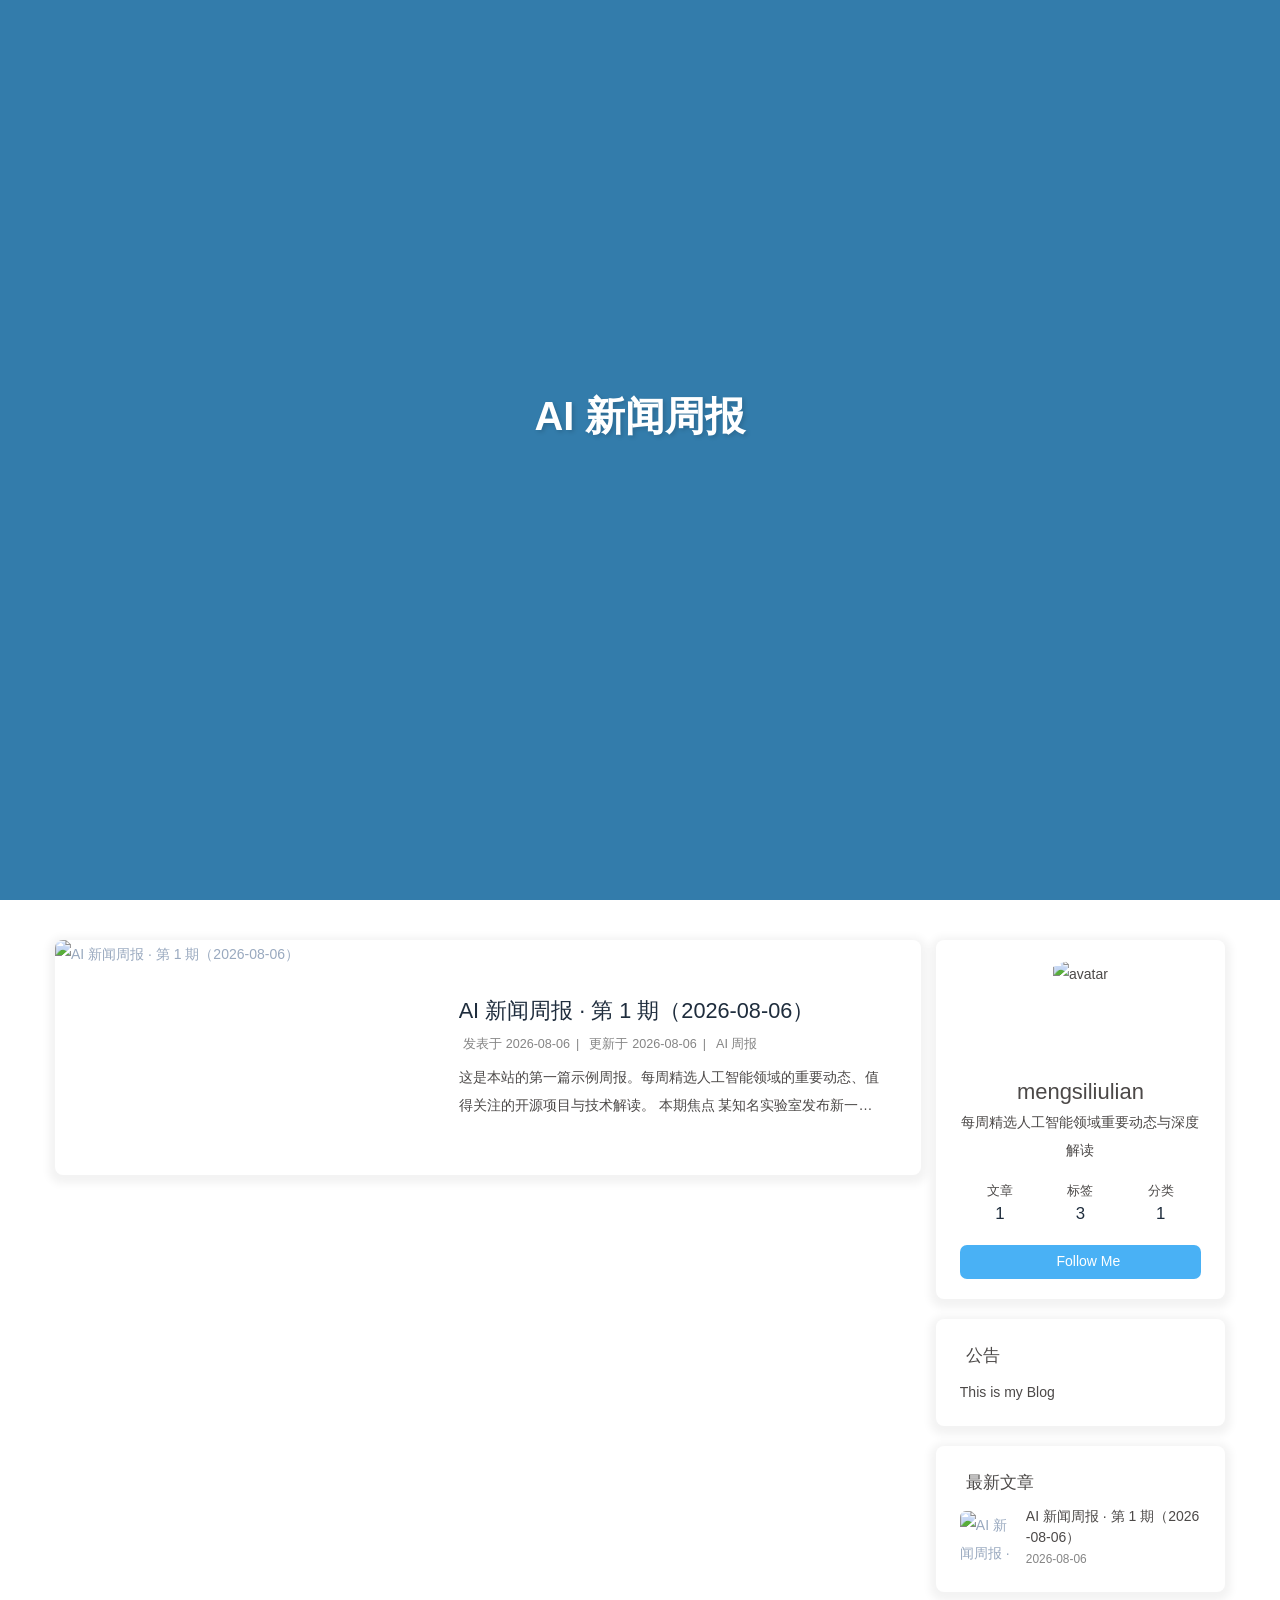
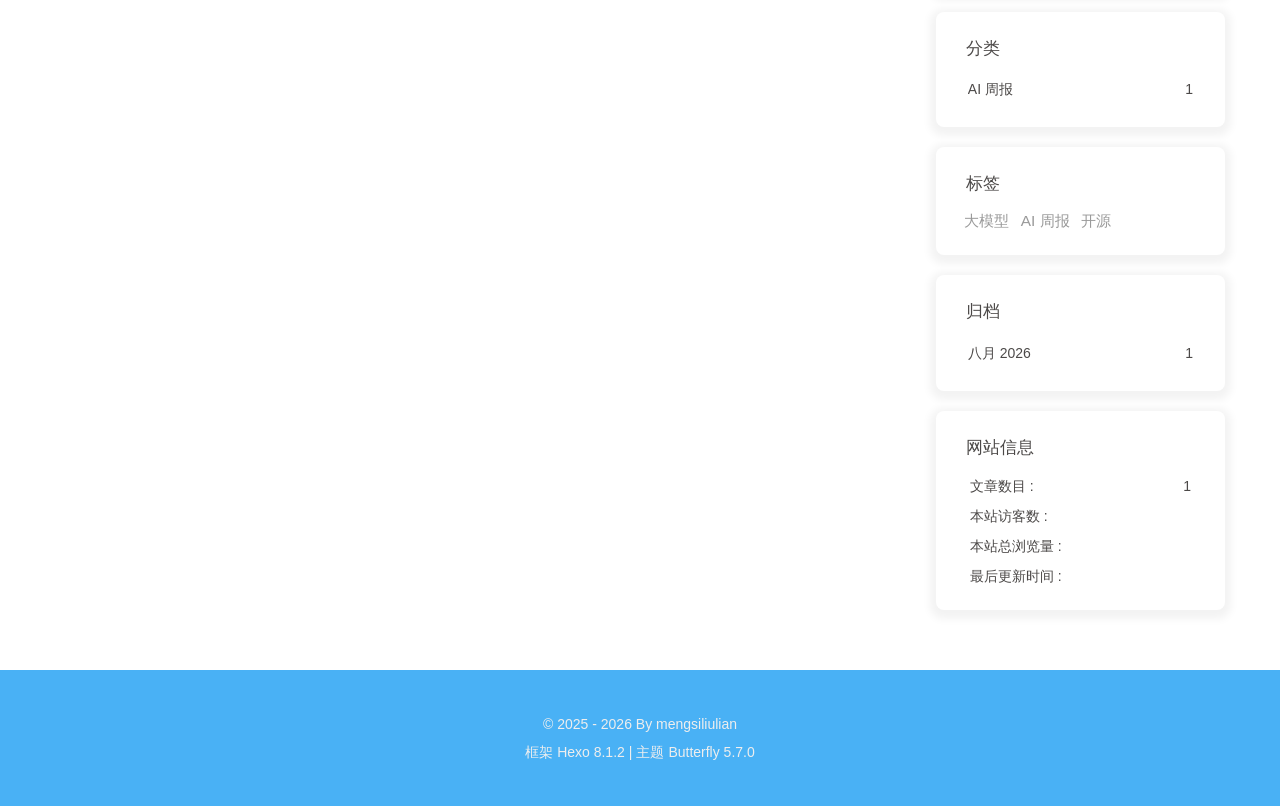
==== index.html @ 632a8c6e "Site updated: 2026-08-06 00:59:35" ====
<!DOCTYPE html><html lang="zh-CN" data-theme="light"><head><meta charset="UTF-8"><meta http-equiv="X-UA-Compatible" content="IE=edge"><meta name="viewport" content="width=device-width, initial-scale=1.0,viewport-fit=cover"><title>AI 新闻周报</title><meta name="author" content="mengsiliulian"><meta name="copyright" content="mengsiliulian"><meta name="format-detection" content="telephone=no"><meta name="theme-color" content="#ffffff"><meta name="description" content="每周精选人工智能领域重要动态与深度解读">
<meta property="og:type" content="website">
<meta property="og:title" content="AI 新闻周报">
<meta property="og:url" content="https://mengsiliulian.github.io/index.html">
<meta property="og:site_name" content="AI 新闻周报">
<meta property="og:description" content="每周精选人工智能领域重要动态与深度解读">
<meta property="og:locale" content="zh_CN">
<meta property="og:image" content="https://mengsiliulian.github.io/img/butterfly-icon.png">
<meta property="article:author" content="mengsiliulian">
<meta property="article:tag" content="AI, 人工智能, 新闻周报, 机器学习, 大模型">
<meta name="twitter:card" content="summary">
<meta name="twitter:image" content="https://mengsiliulian.github.io/img/butterfly-icon.png"><script type="application/ld+json">{
  "@context": "https://schema.org",
  "@type": "WebSite",
  "name": "AI 新闻周报",
  "alternateName": [
    "mengsiliulian.github.io"
  ],
  "url": "https://mengsiliulian.github.io/"
}</script><link rel="shortcut icon" href="/%5Bobject%20Object%5D"><link rel="canonical" href="https://mengsiliulian.github.io/index.html"><link rel="preconnect" href="//cdn.jsdelivr.net"/><link rel="preconnect" href="//busuanzi.ibruce.info"/><link rel="stylesheet" href="/css/index.css?v=5.7.0"><link rel="stylesheet" href="https://cdn.jsdelivr.net/npm/@fortawesome/fontawesome-free@7.3.1/css/all.min.css"><script>
    (() => {
      
    const saveToLocal = {
      set: (key, value, ttl) => {
        const data = { value }

        if (ttl != null) {
          data.expiry = Date.now() + ttl * 86400000
        }

        localStorage.setItem(key, JSON.stringify(data))
      },
      get: key => {
        const itemStr = localStorage.getItem(key)
        if (!itemStr) return

        try {
          const data = JSON.parse(itemStr)

          if (data.expiry && Date.now() > data.expiry) {
            localStorage.removeItem(key)
            return
          }

          return data.value
        } catch {
          localStorage.removeItem(key)
        }
      }
    }

    const scriptCache = new Map()
    const cssCache = new Map()
    window.btf = {
      saveToLocal,
      getScript: (url, attr = {}) => {
        if (scriptCache.has(url)) {
          return scriptCache.get(url)
        }

        const promise = new Promise((resolve, reject) => {
          const script = document.createElement('script')

          script.src = url
          script.async = true

          for (const key in attr) {
            script.setAttribute(key, attr[key])
          }

          script.onload = resolve
          script.onerror = reject

          document.head.appendChild(script)
        })

        scriptCache.set(url, promise)

        return promise
      },
      getCSS: (url, id) => {
        if (cssCache.has(url)) {
          return cssCache.get(url)
        }

        const promise = new Promise((resolve, reject) => {
          const link = document.createElement('link')

          link.rel = 'stylesheet'
          link.href = url

          if (id) {
            link.id = id
          }

          link.onload = resolve
          link.onerror = reject

          document.head.appendChild(link)
        })

        cssCache.set(url, promise)

        return promise
      },
      addGlobalFn: (key, fn, name = false, parent = window) => {
        if (!false && key.startsWith('pjax')) return
        const globalFn = parent.globalFn || {}
        globalFn[key] = globalFn[key] || {}
        globalFn[key][name || Object.keys(globalFn[key]).length] = fn
        parent.globalFn = globalFn
      }
    }
  
      
      const metaThemeColor = document.querySelector('meta[name="theme-color"]')
      const activateDarkMode = () => {
        document.documentElement.dataset.theme = 'dark'
        if (metaThemeColor !== null) {
          metaThemeColor.setAttribute('content', '#0d0d0d')
        }
      }
      const activateLightMode = () => {
        document.documentElement.dataset.theme = 'light'
        if (metaThemeColor !== null) {
          metaThemeColor.setAttribute('content', '#ffffff')
        }
      }

      btf.activateDarkMode = activateDarkMode
      btf.activateLightMode = activateLightMode

      const theme = saveToLocal.get('theme')
    
          theme === 'dark' ? activateDarkMode() : theme === 'light' ? activateLightMode() : null
        
      
      const asideStatus = saveToLocal.get('aside-status')
      if (asideStatus !== undefined) {
        document.documentElement.classList.toggle('hide-aside', asideStatus === 'hide')
      }
    
      
    const detectApple = () => {
      if (/iPad|iPhone|iPod|Macintosh/.test(navigator.userAgent)) {
        document.documentElement.classList.add('apple')
      }
    }
    detectApple()
  
    })()
  </script><script>const GLOBAL_CONFIG = {
  root: '/',
  algolia: undefined,
  localSearch: {"path":"/search.xml","preload":true,"top_n_per_article":1,"unescape":false,"pagination":{"enable":false,"hitsPerPage":8},"languages":{"hits_empty":"未找到符合您查询的内容：${query}","hits_stats":"共找到 ${hits} 篇文章"}},
  translate: undefined,
  highlight: {"plugin":"highlight.js","highlightCopy":true,"highlightLang":true,"highlightHeightLimit":false,"highlightFullpage":false,"highlightMacStyle":false},
  copy: {
    success: '复制成功',
    error: '复制失败',
    noSupport: '浏览器不支持'
  },
  relativeDate: {
    homepage: false,
    post: false
  },
  runtime: '',
  dateSuffix: {
    just: '刚刚',
    min: '分钟前',
    hour: '小时前',
    day: '天前',
    month: '个月前'
  },
  copyright: undefined,
  lightbox: 'null',
  Snackbar: undefined,
  infinitegrid: {
    js: 'https://cdn.jsdelivr.net/npm/@egjs/infinitegrid@4.13.0/dist/infinitegrid.min.js',
    buttonText: '加载更多'
  },
  isPhotoFigcaption: false,
  islazyloadPlugin: false,
  isAnchor: false,
  percent: {
    toc: true,
    rightside: false,
  },
  autoDarkmode: false
}</script><script id="config-diff">var GLOBAL_CONFIG_SITE = {
  title: 'AI 新闻周报',
  isHighlightShrink: false,
  isToc: false,
  pageType: 'home'
}</script><meta name="generator" content="Hexo 8.1.2"></head><body><div class="page" id="body-wrap"><header class="full_page" id="page-header"><nav id="nav"><span id="blog-info"><a class="nav-site-title" href="/"><img class="site-icon" src="/%5Bobject%20Object%5D" alt="Logo"><span class="site-name">AI 新闻周报</span></a></span><div id="menus"><div id="search-button"><span class="site-page social-icon search"><i class="fas fa-search fa-fw"></i><span> 搜索</span></span></div></div></nav><div id="site-info"><h1 id="site-title">AI 新闻周报</h1></div><div id="scroll-down"><i class="fas fa-angle-down scroll-down-effects"></i></div></header><main class="layout" id="content-inner"><div class="recent-posts nc" id="recent-posts"><div class="recent-post-items"><div class="recent-post-item"><div class="post_cover left"><a href="/2026/08/06/ai-weekly-2026-08-06/" title="AI 新闻周报 · 第 1 期（2026-08-06）"><img class="post-bg" src="https://images.unsplash.com/photo-1677442136019-21780ecad995?q=80&amp;w=1200&amp;auto=format&amp;fit=crop" onerror="this.onerror=null;this.src='/img/404.jpg'" alt="AI 新闻周报 · 第 1 期（2026-08-06）"></a></div><div class="recent-post-info"><a class="article-title" href="/2026/08/06/ai-weekly-2026-08-06/" title="AI 新闻周报 · 第 1 期（2026-08-06）">AI 新闻周报 · 第 1 期（2026-08-06）</a><div class="article-meta-wrap"><span class="post-meta-date"><i class="far fa-calendar-alt"></i><span class="article-meta-label">发表于</span><time class="post-meta-date-created" datetime="2026-08-05T16:55:00.000Z" title="发表于 2026-08-06 00:55:00">2026-08-06</time><span class="article-meta-separator">|</span><i class="fas fa-history"></i><span class="article-meta-label">更新于</span><time class="post-meta-date-updated" datetime="2026-08-05T16:54:51.153Z" title="更新于 2026-08-06 00:54:51">2026-08-06</time></span><span class="article-meta"><span class="article-meta-separator">|</span><i class="fas fa-inbox"></i><a class="article-meta__categories" href="/categories/AI-%E5%91%A8%E6%8A%A5/">AI 周报</a></span></div><div class="content"> 这是本站的第一篇示例周报。每周精选人工智能领域的重要动态、值得关注的开源项目与技术解读。  本期焦点 某知名实验室发布新一代多模态大模型，数学推理与代码能力大幅提升 社区开源了可本地部署的轻量级推理框架，消费级显卡即可运行 多家机构呼吁制定 AI 数据使用的透明化标准  新闻速览📰 产业动态 新模型发布：本周某头部厂商开源了参数量达数百亿的 MoE 模型，推理成本显著下降，开发者可在无 GPU 云实例上运行。 融资与并购：多家 AI 应用层创业公司完成新一轮融资，聚焦垂直行业的智能体（Agent）落地。 政策监管：欧盟与国内监管机构就生成式 AI 的内容标识要求展开新一轮讨论。  🔧 值得关注的开源项目   项目 说明    awesome-ai-agents 汇总各类智能体框架与实践案例，适合入门参考   local-llm-toolkit 一键部署本地大模型的多合一工具集   evaluate-mate 面向 RAG 场景的自动化评测脚本，支持主流向量库   🧠 技术解读本周社区热议的焦点是 检索增强生成（RAG）的工程化落地。与其追逐更大的基础模型，不少团队开始转向...</div></div></div></div></div><div class="aside-content" id="aside-content"><div class="card-widget card-info text-center"><div class="avatar-img"><img src="/img/butterfly-icon.png" onerror="this.onerror=null;this.src='/img/friend_404.gif'" alt="avatar"/></div><div class="author-info-name">mengsiliulian</div><div class="author-info-description">每周精选人工智能领域重要动态与深度解读</div><div class="site-data"><a href="/archives/"><div class="headline">文章</div><div class="length-num">1</div></a><a href="/tags/"><div class="headline">标签</div><div class="length-num">3</div></a><a href="/categories/"><div class="headline">分类</div><div class="length-num">1</div></a></div><a id="card-info-btn" target="_blank" rel="noopener" href="https://github.com/xxxxxx"><i class="fab fa-github"></i><span>Follow Me</span></a></div><div class="card-widget card-announcement"><div class="item-headline"><i class="fas fa-bullhorn fa-shake"></i><span>公告</span></div><div class="announcement_content">This is my Blog</div></div><div class="sticky_layout"><div class="card-widget card-recent-post"><div class="item-headline"><i class="fas fa-history"></i><span>最新文章</span></div><div class="aside-list"><div class="aside-list-item"><a class="thumbnail" href="/2026/08/06/ai-weekly-2026-08-06/" title="AI 新闻周报 · 第 1 期（2026-08-06）"><img src="https://images.unsplash.com/photo-1677442136019-21780ecad995?q=80&amp;w=1200&amp;auto=format&amp;fit=crop" onerror="this.onerror=null;this.src='/img/404.jpg'" alt="AI 新闻周报 · 第 1 期（2026-08-06）"/></a><div class="content"><a class="title" href="/2026/08/06/ai-weekly-2026-08-06/" title="AI 新闻周报 · 第 1 期（2026-08-06）">AI 新闻周报 · 第 1 期（2026-08-06）</a><time datetime="2026-08-05T16:55:00.000Z" title="发表于 2026-08-06 00:55:00">2026-08-06</time></div></div></div></div><div class="card-widget card-categories"><div class="item-headline"><i class="fas fa-folder-open"></i><span>分类</span></div>
          <ul class="card-category-list" id="aside-cat-list">
            <li class="card-category-list-item "><a class="card-category-list-link" href="/categories/AI-%E5%91%A8%E6%8A%A5/"><span class="card-category-list-name">AI 周报</span><span class="card-category-list-count">1</span></a></li>
          </ul></div><div class="card-widget card-tags"><div class="item-headline"><i class="fas fa-tags"></i><span>标签</span></div><div class="card-tag-cloud"><a href="/tags/%E5%A4%A7%E6%A8%A1%E5%9E%8B/" style="font-size: 1.1em; color: #999">大模型</a> <a href="/tags/AI-%E5%91%A8%E6%8A%A5/" style="font-size: 1.1em; color: #999">AI 周报</a> <a href="/tags/%E5%BC%80%E6%BA%90/" style="font-size: 1.1em; color: #999">开源</a></div></div><div class="card-widget card-archives">
    <div class="item-headline"><i class="fas fa-archive"></i><span>归档</span></div>
  
    <ul class="card-archive-list">
      
        <li class="card-archive-list-item">
          <a class="card-archive-list-link" href="/archives/2026/08/">
            <span class="card-archive-list-date">
              八月 2026
            </span>
            <span class="card-archive-list-count">1</span>
          </a>
        </li>
      
    </ul>
  </div><div class="card-widget card-webinfo"><div class="item-headline"><i class="fas fa-chart-line"></i><span>网站信息</span></div><div class="webinfo"><div class="webinfo-item"><div class="item-name">文章数目 :</div><div class="item-count">1</div></div><div class="webinfo-item"><div class="item-name">本站访客数 :</div><div class="item-count" id="busuanzi_value_site_uv"><i class="fa-solid fa-spinner fa-spin"></i></div></div><div class="webinfo-item"><div class="item-name">本站总浏览量 :</div><div class="item-count" id="busuanzi_value_site_pv"><i class="fa-solid fa-spinner fa-spin"></i></div></div><div class="webinfo-item"><div class="item-name">最后更新时间 :</div><div class="item-count" id="last-push-date" data-lastPushDate="2026-08-05T16:59:34.254Z"><i class="fa-solid fa-spinner fa-spin"></i></div></div></div></div></div></div></main><footer id="footer"><div class="footer-other"><div class="footer-copyright"><span class="copyright">&copy;&nbsp;2025 - 2026 By mengsiliulian</span><span class="framework-info"><span>框架 </span><a target="_blank" rel="noopener" href="https://hexo.io">Hexo 8.1.2</a><span class="footer-separator">|</span><span>主题 </span><a target="_blank" rel="noopener" href="https://github.com/jerryc127/hexo-theme-butterfly">Butterfly 5.7.0</a></span></div></div></footer></div><div id="rightside"><div id="rightside-config-hide"><button id="darkmode" type="button" title="日间和夜间模式切换"><i class="fas fa-adjust"></i></button><button id="hide-aside-btn" type="button" title="单栏和双栏切换"><i class="fas fa-arrows-alt-h"></i></button></div><div id="rightside-config-show"><button id="rightside-config" type="button" title="设置"><i class="fas fa-cog fa-spin"></i></button><button id="go-up" type="button" title="回到顶部"><span class="scroll-percent"></span><i class="fas fa-arrow-up"></i></button></div></div><div><script src="/js/utils.js?v=5.7.0"></script><script src="/js/main.js?v=5.7.0"></script><div class="js-pjax"></div><script async data-pjax src="//busuanzi.ibruce.info/busuanzi/2.3/busuanzi.pure.mini.js"></script><div id="local-search"><div class="search-dialog"><nav class="search-nav"><span class="search-dialog-title">搜索</span><i class="fas fa-spinner fa-pulse" id="loading-status" hidden="hidden"></i><button class="search-close-button"><i class="fas fa-times"></i></button></nav><div class="text-center" id="loading-database"><i class="fas fa-spinner fa-pulse"></i><span>  数据加载中</span></div><div class="local-search-input"><input placeholder="搜索文章..." type="text"/></div><hr/><div id="local-search-results"></div><div class="ais-Pagination" id="local-search-pagination" style="display:none;"><ul class="ais-Pagination-list"></ul></div><div id="local-search-stats"></div></div><div id="search-mask"></div><script src="/js/search/local-search.js?v=5.7.0"></script></div></div></body></html>
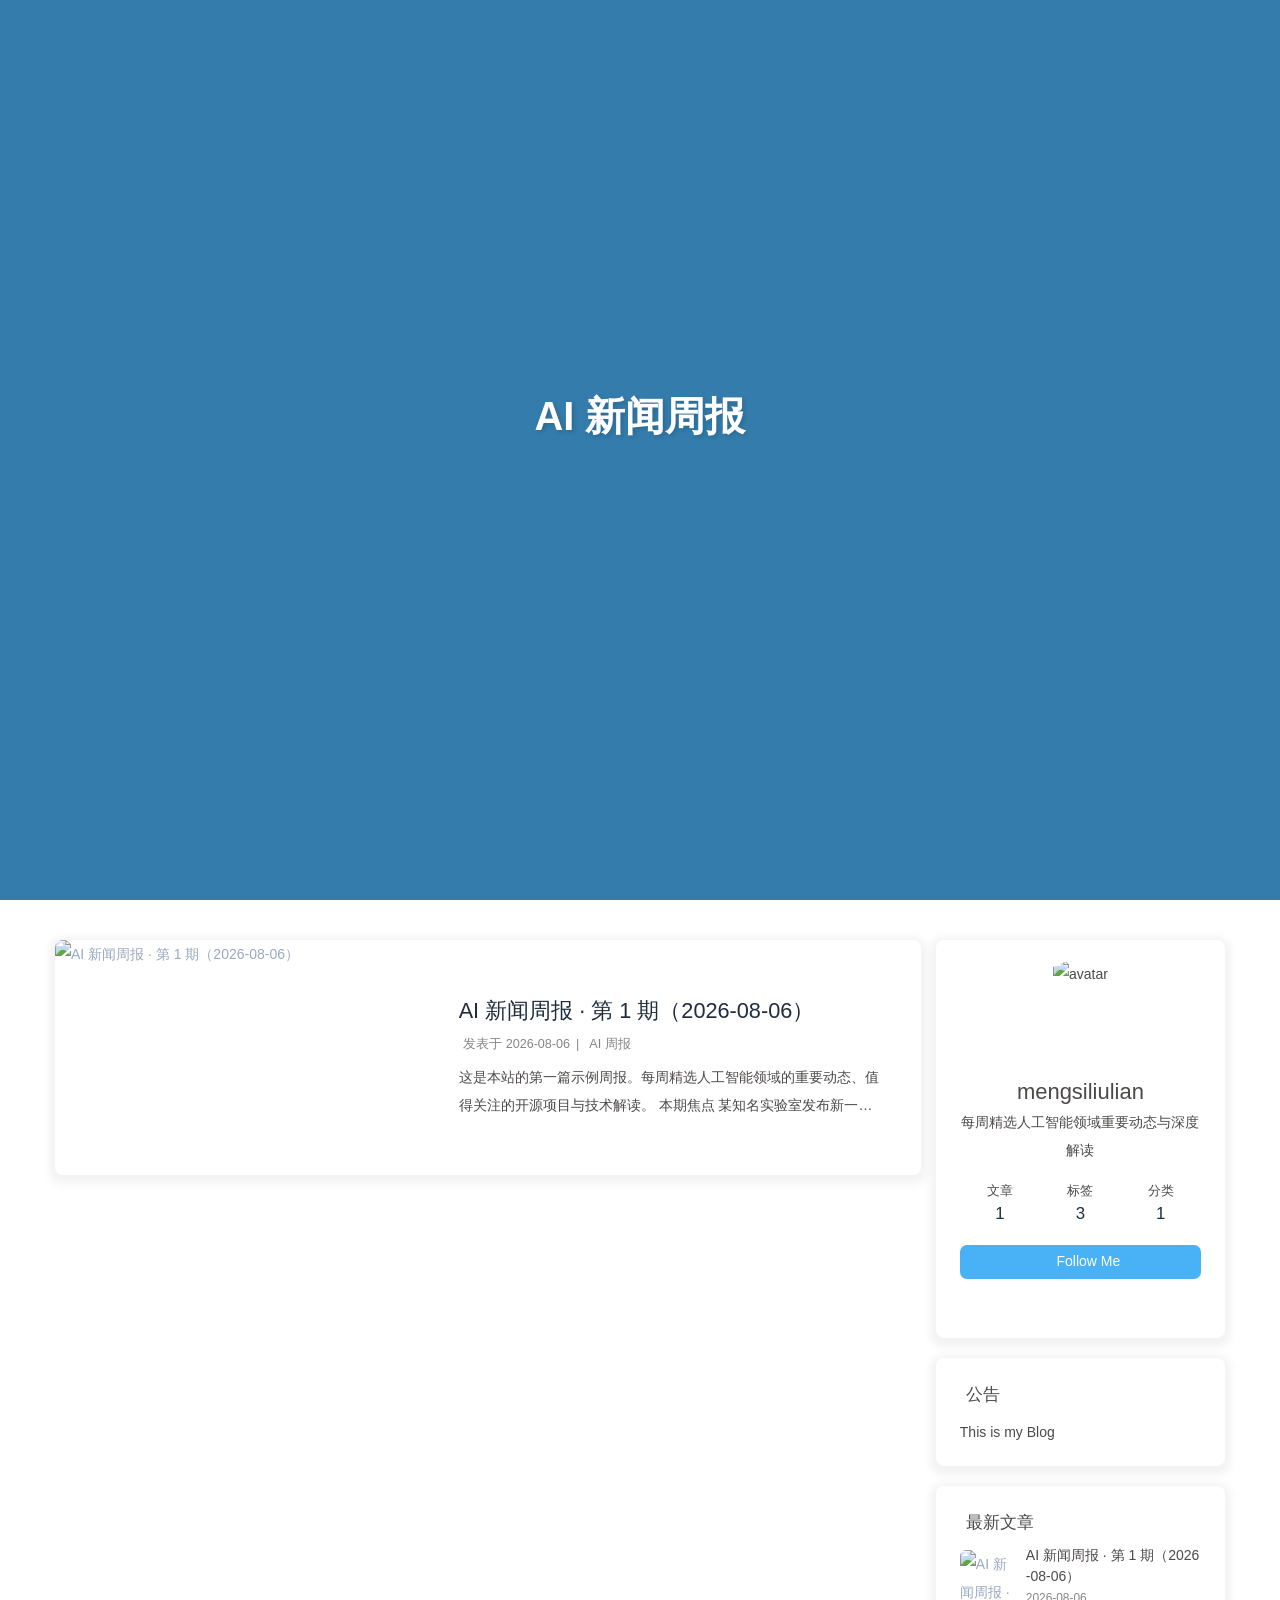
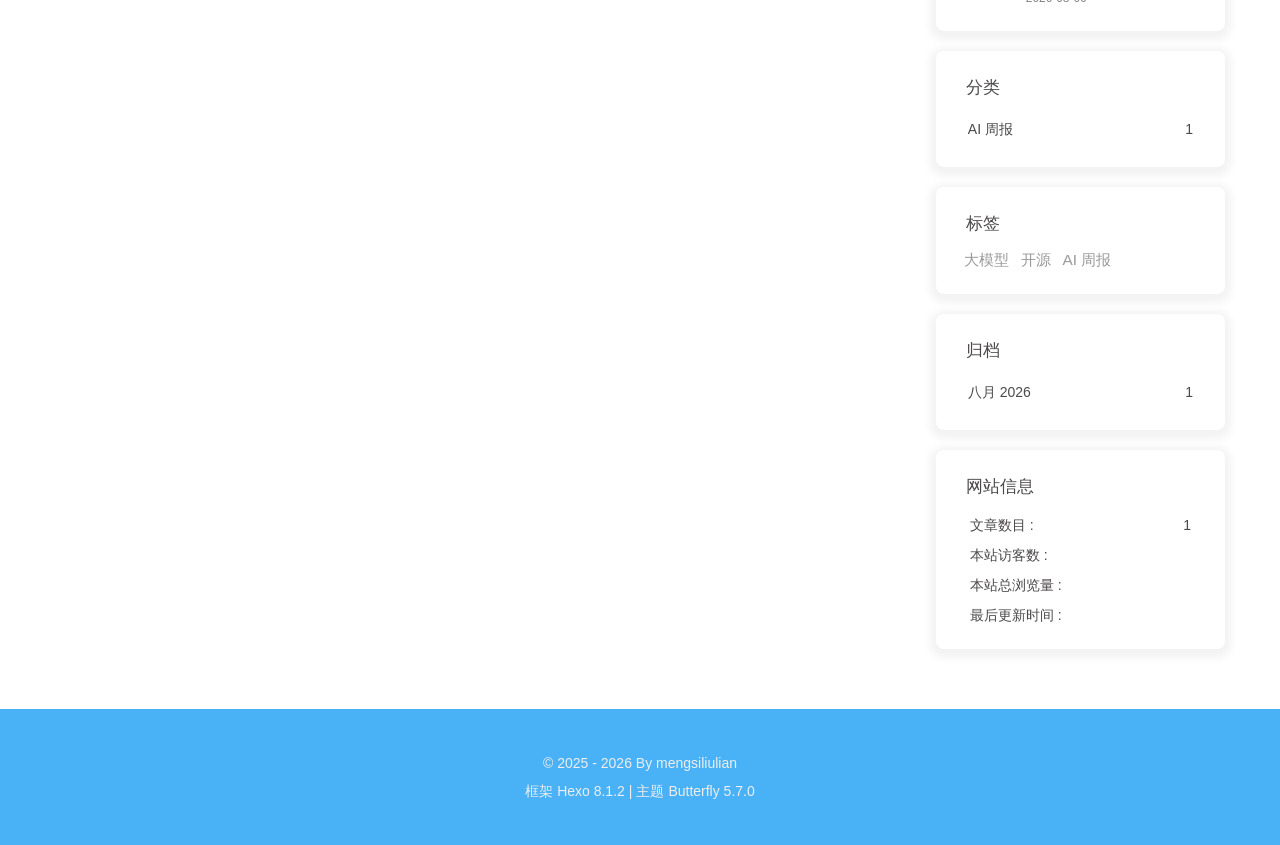
==== commit 308da384: "Site updated: 2026-08-06 01:06:45" ====
--- a/index.html
+++ b/index.html
@@ -5,11 +5,11 @@
 <meta property="og:site_name" content="AI 新闻周报">
 <meta property="og:description" content="每周精选人工智能领域重要动态与深度解读">
 <meta property="og:locale" content="zh_CN">
-<meta property="og:image" content="https://mengsiliulian.github.io/img/butterfly-icon.png">
+<meta property="og:image" content="https://avatars.githubusercontent.com/u/1">
 <meta property="article:author" content="mengsiliulian">
 <meta property="article:tag" content="AI, 人工智能, 新闻周报, 机器学习, 大模型">
 <meta name="twitter:card" content="summary">
-<meta name="twitter:image" content="https://mengsiliulian.github.io/img/butterfly-icon.png"><script type="application/ld+json">{
+<meta name="twitter:image" content="https://avatars.githubusercontent.com/u/1"><script type="application/ld+json">{
   "@context": "https://schema.org",
   "@type": "WebSite",
   "name": "AI 新闻周报",
@@ -192,10 +192,10 @@
   isHighlightShrink: false,
   isToc: false,
   pageType: 'home'
-}</script><meta name="generator" content="Hexo 8.1.2"></head><body><div class="page" id="body-wrap"><header class="full_page" id="page-header"><nav id="nav"><span id="blog-info"><a class="nav-site-title" href="/"><img class="site-icon" src="/%5Bobject%20Object%5D" alt="Logo"><span class="site-name">AI 新闻周报</span></a></span><div id="menus"><div id="search-button"><span class="site-page social-icon search"><i class="fas fa-search fa-fw"></i><span> 搜索</span></span></div></div></nav><div id="site-info"><h1 id="site-title">AI 新闻周报</h1></div><div id="scroll-down"><i class="fas fa-angle-down scroll-down-effects"></i></div></header><main class="layout" id="content-inner"><div class="recent-posts nc" id="recent-posts"><div class="recent-post-items"><div class="recent-post-item"><div class="post_cover left"><a href="/2026/08/06/ai-weekly-2026-08-06/" title="AI 新闻周报 · 第 1 期（2026-08-06）"><img class="post-bg" src="https://images.unsplash.com/photo-1677442136019-21780ecad995?q=80&amp;w=1200&amp;auto=format&amp;fit=crop" onerror="this.onerror=null;this.src='/img/404.jpg'" alt="AI 新闻周报 · 第 1 期（2026-08-06）"></a></div><div class="recent-post-info"><a class="article-title" href="/2026/08/06/ai-weekly-2026-08-06/" title="AI 新闻周报 · 第 1 期（2026-08-06）">AI 新闻周报 · 第 1 期（2026-08-06）</a><div class="article-meta-wrap"><span class="post-meta-date"><i class="far fa-calendar-alt"></i><span class="article-meta-label">发表于</span><time class="post-meta-date-created" datetime="2026-08-05T16:55:00.000Z" title="发表于 2026-08-06 00:55:00">2026-08-06</time><span class="article-meta-separator">|</span><i class="fas fa-history"></i><span class="article-meta-label">更新于</span><time class="post-meta-date-updated" datetime="2026-08-05T16:54:51.153Z" title="更新于 2026-08-06 00:54:51">2026-08-06</time></span><span class="article-meta"><span class="article-meta-separator">|</span><i class="fas fa-inbox"></i><a class="article-meta__categories" href="/categories/AI-%E5%91%A8%E6%8A%A5/">AI 周报</a></span></div><div class="content"> 这是本站的第一篇示例周报。每周精选人工智能领域的重要动态、值得关注的开源项目与技术解读。  本期焦点 某知名实验室发布新一代多模态大模型，数学推理与代码能力大幅提升 社区开源了可本地部署的轻量级推理框架，消费级显卡即可运行 多家机构呼吁制定 AI 数据使用的透明化标准  新闻速览📰 产业动态 新模型发布：本周某头部厂商开源了参数量达数百亿的 MoE 模型，推理成本显著下降，开发者可在无 GPU 云实例上运行。 融资与并购：多家 AI 应用层创业公司完成新一轮融资，聚焦垂直行业的智能体（Agent）落地。 政策监管：欧盟与国内监管机构就生成式 AI 的内容标识要求展开新一轮讨论。  🔧 值得关注的开源项目   项目 说明    awesome-ai-agents 汇总各类智能体框架与实践案例，适合入门参考   local-llm-toolkit 一键部署本地大模型的多合一工具集   evaluate-mate 面向 RAG 场景的自动化评测脚本，支持主流向量库   🧠 技术解读本周社区热议的焦点是 检索增强生成（RAG）的工程化落地。与其追逐更大的基础模型，不少团队开始转向...</div></div></div></div></div><div class="aside-content" id="aside-content"><div class="card-widget card-info text-center"><div class="avatar-img"><img src="/img/butterfly-icon.png" onerror="this.onerror=null;this.src='/img/friend_404.gif'" alt="avatar"/></div><div class="author-info-name">mengsiliulian</div><div class="author-info-description">每周精选人工智能领域重要动态与深度解读</div><div class="site-data"><a href="/archives/"><div class="headline">文章</div><div class="length-num">1</div></a><a href="/tags/"><div class="headline">标签</div><div class="length-num">3</div></a><a href="/categories/"><div class="headline">分类</div><div class="length-num">1</div></a></div><a id="card-info-btn" target="_blank" rel="noopener" href="https://github.com/xxxxxx"><i class="fab fa-github"></i><span>Follow Me</span></a></div><div class="card-widget card-announcement"><div class="item-headline"><i class="fas fa-bullhorn fa-shake"></i><span>公告</span></div><div class="announcement_content">This is my Blog</div></div><div class="sticky_layout"><div class="card-widget card-recent-post"><div class="item-headline"><i class="fas fa-history"></i><span>最新文章</span></div><div class="aside-list"><div class="aside-list-item"><a class="thumbnail" href="/2026/08/06/ai-weekly-2026-08-06/" title="AI 新闻周报 · 第 1 期（2026-08-06）"><img src="https://images.unsplash.com/photo-1677442136019-21780ecad995?q=80&amp;w=1200&amp;auto=format&amp;fit=crop" onerror="this.onerror=null;this.src='/img/404.jpg'" alt="AI 新闻周报 · 第 1 期（2026-08-06）"/></a><div class="content"><a class="title" href="/2026/08/06/ai-weekly-2026-08-06/" title="AI 新闻周报 · 第 1 期（2026-08-06）">AI 新闻周报 · 第 1 期（2026-08-06）</a><time datetime="2026-08-05T16:55:00.000Z" title="发表于 2026-08-06 00:55:00">2026-08-06</time></div></div></div></div><div class="card-widget card-categories"><div class="item-headline"><i class="fas fa-folder-open"></i><span>分类</span></div>
+}</script><meta name="generator" content="Hexo 8.1.2"></head><body><div class="page" id="body-wrap"><header class="full_page" id="page-header" style="background-image: url(https://images.unsplash.com/photo-1620712943543-bcc4688e7485?q=80&amp;w=1600&amp;auto=format&amp;fit=crop);"><nav id="nav"><span id="blog-info"><a class="nav-site-title" href="/"><span class="site-name">AI 新闻周报</span></a></span><div id="menus"><div id="search-button"><span class="site-page social-icon search"><i class="fas fa-search fa-fw"></i><span> 搜索</span></span></div></div></nav><div id="site-info"><h1 id="site-title">AI 新闻周报</h1><div id="site_social_icons"><a class="social-icon" href="https://github.com/mengsiliulian" target="_blank" title="Github"><i class="fab fa-github" style="color: #24292e;"></i></a></div></div><div id="scroll-down"><i class="fas fa-angle-down scroll-down-effects"></i></div></header><main class="layout" id="content-inner"><div class="recent-posts nc" id="recent-posts"><div class="recent-post-items"><div class="recent-post-item"><div class="post_cover left"><a href="/2026/08/06/ai-weekly-2026-08-06/" title="AI 新闻周报 · 第 1 期（2026-08-06）"><img class="post-bg" src="https://images.unsplash.com/photo-1677442136019-21780ecad995?q=80&amp;w=1200&amp;auto=format&amp;fit=crop" onerror="this.onerror=null;this.src='/img/404.jpg'" alt="AI 新闻周报 · 第 1 期（2026-08-06）"></a></div><div class="recent-post-info"><a class="article-title" href="/2026/08/06/ai-weekly-2026-08-06/" title="AI 新闻周报 · 第 1 期（2026-08-06）">AI 新闻周报 · 第 1 期（2026-08-06）</a><div class="article-meta-wrap"><span class="post-meta-date"><i class="far fa-calendar-alt"></i><span class="article-meta-label">发表于</span><time datetime="2026-08-05T16:55:00.000Z" title="发表于 2026-08-06 00:55:00">2026-08-06</time></span><span class="article-meta"><span class="article-meta-separator">|</span><i class="fas fa-inbox"></i><a class="article-meta__categories" href="/categories/AI-%E5%91%A8%E6%8A%A5/">AI 周报</a></span></div><div class="content"> 这是本站的第一篇示例周报。每周精选人工智能领域的重要动态、值得关注的开源项目与技术解读。  本期焦点 某知名实验室发布新一代多模态大模型，数学推理与代码能力大幅提升 社区开源了可本地部署的轻量级推理框架，消费级显卡即可运行 多家机构呼吁制定 AI 数据使用的透明化标准  新闻速览📰 产业动态 新模型发布：本周某头部厂商开源了参数量达数百亿的 MoE 模型，推理成本显著下降，开发者可在无 GPU 云实例上运行。 融资与并购：多家 AI 应用层创业公司完成新一轮融资，聚焦垂直行业的智能体（Agent）落地。 政策监管：欧盟与国内监管机构就生成式 AI 的内容标识要求展开新一轮讨论。  🔧 值得关注的开源项目   项目 说明    awesome-ai-agents 汇总各类智能体框架与实践案例，适合入门参考   local-llm-toolkit 一键部署本地大模型的多合一工具集   evaluate-mate 面向 RAG 场景的自动化评测脚本，支持主流向量库   🧠 技术解读本周社区热议的焦点是 检索增强生成（RAG）的工程化落地。与其追逐更大的基础模型，不少团队开始转向...</div></div></div></div></div><div class="aside-content" id="aside-content"><div class="card-widget card-info text-center"><div class="avatar-img"><img src="https://avatars.githubusercontent.com/u/1" onerror="this.onerror=null;this.src='/img/friend_404.gif'" alt="avatar"/></div><div class="author-info-name">mengsiliulian</div><div class="author-info-description">每周精选人工智能领域重要动态与深度解读</div><div class="site-data"><a href="/archives/"><div class="headline">文章</div><div class="length-num">1</div></a><a href="/tags/"><div class="headline">标签</div><div class="length-num">3</div></a><a href="/categories/"><div class="headline">分类</div><div class="length-num">1</div></a></div><a id="card-info-btn" target="_blank" rel="noopener" href="https://github.com/xxxxxx"><i class="fab fa-github"></i><span>Follow Me</span></a><div class="card-info-social-icons"><a class="social-icon" href="https://github.com/mengsiliulian" target="_blank" title="Github"><i class="fab fa-github" style="color: #24292e;"></i></a></div></div><div class="card-widget card-announcement"><div class="item-headline"><i class="fas fa-bullhorn fa-shake"></i><span>公告</span></div><div class="announcement_content">This is my Blog</div></div><div class="sticky_layout"><div class="card-widget card-recent-post"><div class="item-headline"><i class="fas fa-history"></i><span>最新文章</span></div><div class="aside-list"><div class="aside-list-item"><a class="thumbnail" href="/2026/08/06/ai-weekly-2026-08-06/" title="AI 新闻周报 · 第 1 期（2026-08-06）"><img src="https://images.unsplash.com/photo-1677442136019-21780ecad995?q=80&amp;w=1200&amp;auto=format&amp;fit=crop" onerror="this.onerror=null;this.src='/img/404.jpg'" alt="AI 新闻周报 · 第 1 期（2026-08-06）"/></a><div class="content"><a class="title" href="/2026/08/06/ai-weekly-2026-08-06/" title="AI 新闻周报 · 第 1 期（2026-08-06）">AI 新闻周报 · 第 1 期（2026-08-06）</a><time datetime="2026-08-05T16:55:00.000Z" title="发表于 2026-08-06 00:55:00">2026-08-06</time></div></div></div></div><div class="card-widget card-categories"><div class="item-headline"><i class="fas fa-folder-open"></i><span>分类</span></div>
           <ul class="card-category-list" id="aside-cat-list">
             <li class="card-category-list-item "><a class="card-category-list-link" href="/categories/AI-%E5%91%A8%E6%8A%A5/"><span class="card-category-list-name">AI 周报</span><span class="card-category-list-count">1</span></a></li>
-          </ul></div><div class="card-widget card-tags"><div class="item-headline"><i class="fas fa-tags"></i><span>标签</span></div><div class="card-tag-cloud"><a href="/tags/%E5%A4%A7%E6%A8%A1%E5%9E%8B/" style="font-size: 1.1em; color: #999">大模型</a> <a href="/tags/AI-%E5%91%A8%E6%8A%A5/" style="font-size: 1.1em; color: #999">AI 周报</a> <a href="/tags/%E5%BC%80%E6%BA%90/" style="font-size: 1.1em; color: #999">开源</a></div></div><div class="card-widget card-archives">
+          </ul></div><div class="card-widget card-tags"><div class="item-headline"><i class="fas fa-tags"></i><span>标签</span></div><div class="card-tag-cloud"><a href="/tags/%E5%A4%A7%E6%A8%A1%E5%9E%8B/" style="font-size: 1.1em; color: #999">大模型</a> <a href="/tags/%E5%BC%80%E6%BA%90/" style="font-size: 1.1em; color: #999">开源</a> <a href="/tags/AI-%E5%91%A8%E6%8A%A5/" style="font-size: 1.1em; color: #999">AI 周报</a></div></div><div class="card-widget card-archives">
     <div class="item-headline"><i class="fas fa-archive"></i><span>归档</span></div>
   
     <ul class="card-archive-list">
@@ -210,4 +210,4 @@
         </li>
       
     </ul>
-  </div><div class="card-widget card-webinfo"><div class="item-headline"><i class="fas fa-chart-line"></i><span>网站信息</span></div><div class="webinfo"><div class="webinfo-item"><div class="item-name">文章数目 :</div><div class="item-count">1</div></div><div class="webinfo-item"><div class="item-name">本站访客数 :</div><div class="item-count" id="busuanzi_value_site_uv"><i class="fa-solid fa-spinner fa-spin"></i></div></div><div class="webinfo-item"><div class="item-name">本站总浏览量 :</div><div class="item-count" id="busuanzi_value_site_pv"><i class="fa-solid fa-spinner fa-spin"></i></div></div><div class="webinfo-item"><div class="item-name">最后更新时间 :</div><div class="item-count" id="last-push-date" data-lastPushDate="2026-08-05T16:59:34.254Z"><i class="fa-solid fa-spinner fa-spin"></i></div></div></div></div></div></div></main><footer id="footer"><div class="footer-other"><div class="footer-copyright"><span class="copyright">&copy;&nbsp;2025 - 2026 By mengsiliulian</span><span class="framework-info"><span>框架 </span><a target="_blank" rel="noopener" href="https://hexo.io">Hexo 8.1.2</a><span class="footer-separator">|</span><span>主题 </span><a target="_blank" rel="noopener" href="https://github.com/jerryc127/hexo-theme-butterfly">Butterfly 5.7.0</a></span></div></div></footer></div><div id="rightside"><div id="rightside-config-hide"><button id="darkmode" type="button" title="日间和夜间模式切换"><i class="fas fa-adjust"></i></button><button id="hide-aside-btn" type="button" title="单栏和双栏切换"><i class="fas fa-arrows-alt-h"></i></button></div><div id="rightside-config-show"><button id="rightside-config" type="button" title="设置"><i class="fas fa-cog fa-spin"></i></button><button id="go-up" type="button" title="回到顶部"><span class="scroll-percent"></span><i class="fas fa-arrow-up"></i></button></div></div><div><script src="/js/utils.js?v=5.7.0"></script><script src="/js/main.js?v=5.7.0"></script><div class="js-pjax"></div><script async data-pjax src="//busuanzi.ibruce.info/busuanzi/2.3/busuanzi.pure.mini.js"></script><div id="local-search"><div class="search-dialog"><nav class="search-nav"><span class="search-dialog-title">搜索</span><i class="fas fa-spinner fa-pulse" id="loading-status" hidden="hidden"></i><button class="search-close-button"><i class="fas fa-times"></i></button></nav><div class="text-center" id="loading-database"><i class="fas fa-spinner fa-pulse"></i><span>  数据加载中</span></div><div class="local-search-input"><input placeholder="搜索文章..." type="text"/></div><hr/><div id="local-search-results"></div><div class="ais-Pagination" id="local-search-pagination" style="display:none;"><ul class="ais-Pagination-list"></ul></div><div id="local-search-stats"></div></div><div id="search-mask"></div><script src="/js/search/local-search.js?v=5.7.0"></script></div></div></body></html>+  </div><div class="card-widget card-webinfo"><div class="item-headline"><i class="fas fa-chart-line"></i><span>网站信息</span></div><div class="webinfo"><div class="webinfo-item"><div class="item-name">文章数目 :</div><div class="item-count">1</div></div><div class="webinfo-item"><div class="item-name">本站访客数 :</div><div class="item-count" id="busuanzi_value_site_uv"><i class="fa-solid fa-spinner fa-spin"></i></div></div><div class="webinfo-item"><div class="item-name">本站总浏览量 :</div><div class="item-count" id="busuanzi_value_site_pv"><i class="fa-solid fa-spinner fa-spin"></i></div></div><div class="webinfo-item"><div class="item-name">最后更新时间 :</div><div class="item-count" id="last-push-date" data-lastPushDate="2026-08-05T17:06:43.713Z"><i class="fa-solid fa-spinner fa-spin"></i></div></div></div></div></div></div></main><footer id="footer"><div class="footer-other"><div class="footer-copyright"><span class="copyright">&copy;&nbsp;2025 - 2026 By mengsiliulian</span><span class="framework-info"><span>框架 </span><a target="_blank" rel="noopener" href="https://hexo.io">Hexo 8.1.2</a><span class="footer-separator">|</span><span>主题 </span><a target="_blank" rel="noopener" href="https://github.com/jerryc127/hexo-theme-butterfly">Butterfly 5.7.0</a></span></div></div></footer></div><div id="rightside"><div id="rightside-config-hide"><button id="darkmode" type="button" title="日间和夜间模式切换"><i class="fas fa-adjust"></i></button><button id="hide-aside-btn" type="button" title="单栏和双栏切换"><i class="fas fa-arrows-alt-h"></i></button></div><div id="rightside-config-show"><button id="rightside-config" type="button" title="设置"><i class="fas fa-cog fa-spin"></i></button><button id="go-up" type="button" title="回到顶部"><span class="scroll-percent"></span><i class="fas fa-arrow-up"></i></button></div></div><div><script src="/js/utils.js?v=5.7.0"></script><script src="/js/main.js?v=5.7.0"></script><div class="js-pjax"></div><script async data-pjax src="//busuanzi.ibruce.info/busuanzi/2.3/busuanzi.pure.mini.js"></script><div id="local-search"><div class="search-dialog"><nav class="search-nav"><span class="search-dialog-title">搜索</span><i class="fas fa-spinner fa-pulse" id="loading-status" hidden="hidden"></i><button class="search-close-button"><i class="fas fa-times"></i></button></nav><div class="text-center" id="loading-database"><i class="fas fa-spinner fa-pulse"></i><span>  数据加载中</span></div><div class="local-search-input"><input placeholder="搜索文章..." type="text"/></div><hr/><div id="local-search-results"></div><div class="ais-Pagination" id="local-search-pagination" style="display:none;"><ul class="ais-Pagination-list"></ul></div><div id="local-search-stats"></div></div><div id="search-mask"></div><script src="/js/search/local-search.js?v=5.7.0"></script></div></div></body></html>
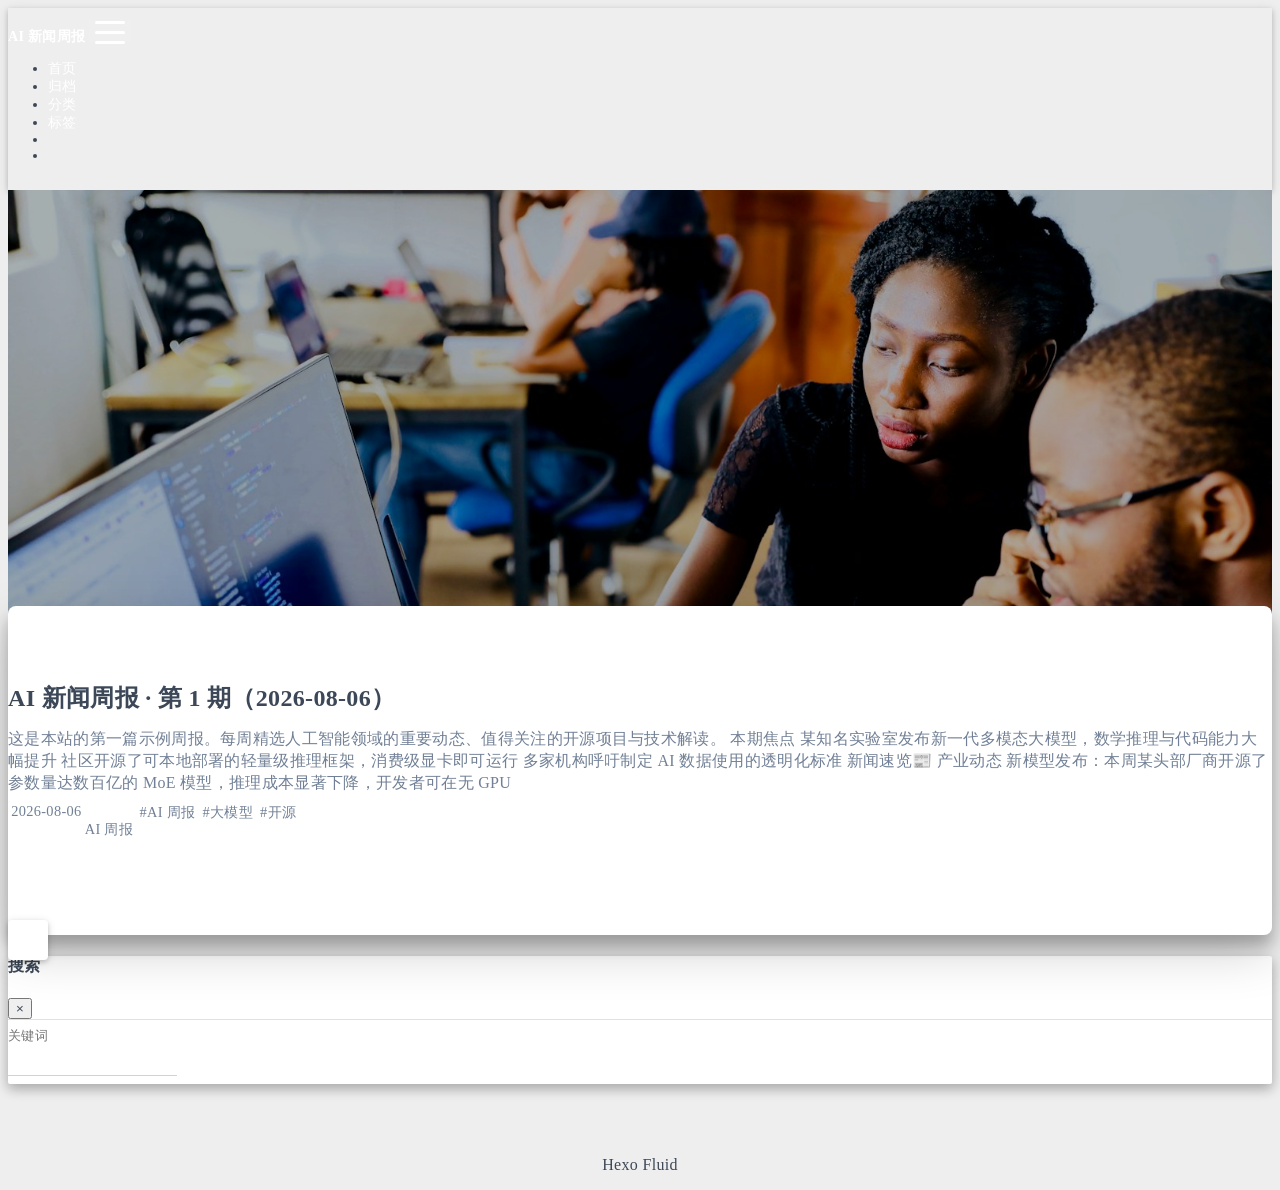
==== commit d1c29b3b: "Site updated: 2026-08-06 01:20:34" ====
--- a/index.html
+++ b/index.html
@@ -1,213 +1,489 @@
-<!DOCTYPE html><html lang="zh-CN" data-theme="light"><head><meta charset="UTF-8"><meta http-equiv="X-UA-Compatible" content="IE=edge"><meta name="viewport" content="width=device-width, initial-scale=1.0,viewport-fit=cover"><title>AI 新闻周报</title><meta name="author" content="mengsiliulian"><meta name="copyright" content="mengsiliulian"><meta name="format-detection" content="telephone=no"><meta name="theme-color" content="#ffffff"><meta name="description" content="每周精选人工智能领域重要动态与深度解读">
+
+
+<!DOCTYPE html>
+<html lang="zh-CN" data-default-color-scheme=auto>
+
+
+
+<head>
+  <meta charset="UTF-8">
+
+  <link rel="apple-touch-icon" sizes="76x76" href="/img/fluid.png">
+  <link rel="icon" href="/img/fluid.png">
+  
+
+  <meta name="viewport" content="width=device-width, initial-scale=1.0, maximum-scale=5.0, shrink-to-fit=no">
+  <meta http-equiv="x-ua-compatible" content="ie=edge">
+  
+    <meta http-equiv="Content-Security-Policy" content="upgrade-insecure-requests">
+  
+  <meta name="theme-color" content="#2f4154">
+  <meta name="author" content="mengsiliulian">
+  <meta name="keywords" content="AI, 人工智能, 新闻周报, 机器学习, 大模型">
+  
+    <meta name="description" content="每周精选人工智能领域重要动态与深度解读">
 <meta property="og:type" content="website">
 <meta property="og:title" content="AI 新闻周报">
 <meta property="og:url" content="https://mengsiliulian.github.io/index.html">
 <meta property="og:site_name" content="AI 新闻周报">
 <meta property="og:description" content="每周精选人工智能领域重要动态与深度解读">
 <meta property="og:locale" content="zh_CN">
-<meta property="og:image" content="https://avatars.githubusercontent.com/u/1">
 <meta property="article:author" content="mengsiliulian">
 <meta property="article:tag" content="AI, 人工智能, 新闻周报, 机器学习, 大模型">
-<meta name="twitter:card" content="summary">
-<meta name="twitter:image" content="https://avatars.githubusercontent.com/u/1"><script type="application/ld+json">{
-  "@context": "https://schema.org",
-  "@type": "WebSite",
-  "name": "AI 新闻周报",
-  "alternateName": [
-    "mengsiliulian.github.io"
-  ],
-  "url": "https://mengsiliulian.github.io/"
-}</script><link rel="shortcut icon" href="/%5Bobject%20Object%5D"><link rel="canonical" href="https://mengsiliulian.github.io/index.html"><link rel="preconnect" href="//cdn.jsdelivr.net"/><link rel="preconnect" href="//busuanzi.ibruce.info"/><link rel="stylesheet" href="/css/index.css?v=5.7.0"><link rel="stylesheet" href="https://cdn.jsdelivr.net/npm/@fortawesome/fontawesome-free@7.3.1/css/all.min.css"><script>
-    (() => {
+<meta name="twitter:card" content="summary_large_image">
+  
+  
+  
+  <title>AI 新闻周报</title>
+
+  <link  rel="stylesheet" href="https://lib.baomitu.com/twitter-bootstrap/4.6.1/css/bootstrap.min.css" />
+
+
+
+
+
+<!-- 主题依赖的图标库，不要自行修改 -->
+<!-- Do not modify the link that theme dependent icons -->
+
+<link rel="stylesheet" href="//at.alicdn.com/t/c/font_1749284_5i9bdhy70f8.css">
+
+
+
+<link rel="stylesheet" href="//at.alicdn.com/t/c/font_1736178_k526ubmyhba.css">
+
+
+<link  rel="stylesheet" href="/css/main.css" />
+
+
+  <link id="highlight-css" rel="stylesheet" href="/css/highlight.css" />
+  
+    <link id="highlight-css-dark" rel="stylesheet" href="/css/highlight-dark.css" />
+  
+
+
+
+
+  <script id="fluid-configs">
+    var Fluid = window.Fluid || {};
+    Fluid.ctx = Object.assign({}, Fluid.ctx)
+    var CONFIG = {"hostname":"mengsiliulian.github.io","root":"/","version":"1.9.9","typing":{"enable":true,"typeSpeed":70,"cursorChar":"_","loop":false,"scope":[]},"anchorjs":{"enable":true,"element":"h1,h2,h3,h4,h5,h6","placement":"left","visible":"hover","icon":""},"progressbar":{"enable":true,"height_px":3,"color":"#29d","options":{"showSpinner":false,"trickleSpeed":100}},"code_language":{"enable":true,"default":"TEXT"},"copy_btn":true,"image_caption":{"enable":true},"image_zoom":{"enable":true,"img_url_replace":["",""]},"toc":{"enable":true,"expand_all":true,"placement":"right","headingSelector":"h1,h2,h3,h4,h5,h6","collapseDepth":0,"number":true,"expand":false,"scrollspy":true},"lazyload":{"enable":true,"loading_img":"/img/loading.gif","onlypost":false,"offset_factor":2},"web_analytics":{"enable":false,"follow_dnt":true,"baidu":null,"google":{"measurement_id":null},"tencent":{"sid":null,"cid":null},"leancloud":{"app_id":null,"app_key":null,"server_url":null,"path":"window.location.pathname","ignore_local":false},"openkounter":{"server_url":"https://open-kounter.mintimate.cn","path":"window.location.pathname","ignore_local":false},"umami":{"src":null,"website_id":null,"domains":null,"start_time":"2024-01-01T00:00:00.000Z","token":null,"api_server":null}},"search_path":"/local-search.xml","include_content_in_search":true};
+
+    if (CONFIG.web_analytics.follow_dnt) {
+      var dntVal = navigator.doNotTrack || window.doNotTrack || navigator.msDoNotTrack;
+      Fluid.ctx.dnt = dntVal && (dntVal.startsWith('1') || dntVal.startsWith('yes') || dntVal.startsWith('on'));
+    }
+  </script>
+  <script  src="/js/utils.js" ></script>
+  <script  src="/js/color-schema.js" ></script>
+  
+
+
+  
+<meta name="generator" content="Hexo 8.1.2"></head>
+
+
+<body>
+  
+
+  <header>
+    
+
+<div class="header-inner" style="height: 70vh;">
+  <nav id="navbar" class="navbar fixed-top  navbar-expand-lg navbar-dark scrolling-navbar">
+  <div class="container">
+    <a class="navbar-brand" href="/">
+      <strong>AI 新闻周报</strong>
+    </a>
+
+    <button id="navbar-toggler-btn" class="navbar-toggler" type="button" data-toggle="collapse"
+            data-target="#navbarSupportedContent"
+            aria-controls="navbarSupportedContent" aria-expanded="false" aria-label="Toggle navigation">
+      <div class="animated-icon"><span></span><span></span><span></span></div>
+    </button>
+
+    <!-- Collapsible content (desktop) -->
+    <div class="collapse navbar-collapse" id="navbarSupportedContent">
+      <ul class="navbar-nav ml-auto text-center">
+        
+          
+          
+          
+          
+            <li class="nav-item">
+              <a class="nav-link" href="/" target="_self">
+                <i class="iconfont icon-home-fill"></i>
+                <span>首页</span>
+              </a>
+            </li>
+          
+        
+          
+          
+          
+          
+            <li class="nav-item">
+              <a class="nav-link" href="/archives/" target="_self">
+                <i class="iconfont icon-archive-fill"></i>
+                <span>归档</span>
+              </a>
+            </li>
+          
+        
+          
+          
+          
+          
+            <li class="nav-item">
+              <a class="nav-link" href="/categories/" target="_self">
+                <i class="iconfont icon-category-fill"></i>
+                <span>分类</span>
+              </a>
+            </li>
+          
+        
+          
+          
+          
+          
+            <li class="nav-item">
+              <a class="nav-link" href="/tags/" target="_self">
+                <i class="iconfont icon-tags-fill"></i>
+                <span>标签</span>
+              </a>
+            </li>
+          
+        
+        
+          <li class="nav-item" id="search-btn">
+            <a class="nav-link" target="_self" href="javascript:;" data-toggle="modal" data-target="#modalSearch" aria-label="Search">
+              <i class="iconfont icon-search"></i>
+            </a>
+          </li>
+          
+        
+        
+          <li class="nav-item" id="color-toggle-btn">
+            <a class="nav-link" target="_self" href="javascript:;" aria-label="Color Toggle">
+              <i class="iconfont icon-dark" id="color-toggle-icon"></i>
+            </a>
+          </li>
+        
+      </ul>
+    </div>
+  </div>
+</nav>
+
+<!-- Mobile grid menu overlay -->
+<div id="mobile-grid-menu" class="d-lg-none">
+  <div class="mobile-grid-menu-inner">
+    <div class="container">
+      <div class="row">
+        
+          
+          
+          
+          
+            <div class="col-4 mobile-grid-cell">
+              <a href="/" target="_self">
+                <div class="mobile-grid-item">
+                  <i class="iconfont icon-home-fill"></i>
+                  <span>首页</span>
+                </div>
+              </a>
+            </div>
+          
+        
+          
+          
+          
+          
+            <div class="col-4 mobile-grid-cell">
+              <a href="/archives/" target="_self">
+                <div class="mobile-grid-item">
+                  <i class="iconfont icon-archive-fill"></i>
+                  <span>归档</span>
+                </div>
+              </a>
+            </div>
+          
+        
+          
+          
+          
+          
+            <div class="col-4 mobile-grid-cell">
+              <a href="/categories/" target="_self">
+                <div class="mobile-grid-item">
+                  <i class="iconfont icon-category-fill"></i>
+                  <span>分类</span>
+                </div>
+              </a>
+            </div>
+          
+        
+          
+          
+          
+          
+            <div class="col-4 mobile-grid-cell">
+              <a href="/tags/" target="_self">
+                <div class="mobile-grid-item">
+                  <i class="iconfont icon-tags-fill"></i>
+                  <span>标签</span>
+                </div>
+              </a>
+            </div>
+          
+        
+        
+          <div class="col-4 mobile-grid-cell" id="mobile-search-btn">
+            <a href="javascript:;" data-toggle="modal" data-target="#modalSearch" aria-label="Search">
+              <div class="mobile-grid-item">
+                <i class="iconfont icon-search"></i>
+                <span>搜索</span>
+              </div>
+            </a>
+          </div>
+        
+        
+          <div class="col-4 mobile-grid-cell" id="mobile-color-toggle-btn"
+               data-label-light="开灯"
+               data-label-dark="关灯">
+            <a href="javascript:;" aria-label="Color Toggle">
+              <div class="mobile-grid-item">
+                <i class="iconfont icon-dark" id="mobile-color-toggle-icon"></i>
+                <span id="mobile-color-toggle-label">关灯</span>
+              </div>
+            </a>
+          </div>
+        
+      </div>
+    </div>
+  </div>
+</div>
+
+  
+
+<div id="banner" class="banner" parallax=true
+     style="background: url('/img/banner-default.jpg') no-repeat center center; background-size: cover;">
+  <div class="full-bg-img">
+    <div class="mask flex-center" style="background-color: rgba(0, 0, 0, 0.25)">
+      <div class="banner-text text-center fade-in-up">
+        <div class="h2">
+          
+            <span id="subtitle" data-typed-text="每周精选 · 人工智能重要动态与深度解读"></span>
+          
+        </div>
+
+        
+      </div>
+
       
-    const saveToLocal = {
-      set: (key, value, ttl) => {
-        const data = { value }
-
-        if (ttl != null) {
-          data.expiry = Date.now() + ttl * 86400000
-        }
-
-        localStorage.setItem(key, JSON.stringify(data))
-      },
-      get: key => {
-        const itemStr = localStorage.getItem(key)
-        if (!itemStr) return
-
-        try {
-          const data = JSON.parse(itemStr)
-
-          if (data.expiry && Date.now() > data.expiry) {
-            localStorage.removeItem(key)
-            return
-          }
-
-          return data.value
-        } catch {
-          localStorage.removeItem(key)
-        }
+    </div>
+  </div>
+</div>
+
+
+
+</div>
+
+  </header>
+
+  <main>
+    
+      <div class="container nopadding-x-md">
+        <div id="board"
+          >
+          
+          <div class="container">
+            <div class="row">
+              <div class="col-12 col-md-10 m-auto">
+                
+
+<h1 style="display: none">AI 新闻周报</h1>
+
+  <div class="row mx-auto index-card">
+    
+    
+    <article class="col-12 col-md-12 mx-auto index-info">
+      <h2 class="index-header">
+        
+        <a href="/2026/08/06/ai-weekly-2026-08-06/" target="_self">
+          AI 新闻周报 · 第 1 期（2026-08-06）
+        </a>
+      </h2>
+
+      
+      <a class="index-excerpt index-excerpt__noimg" href="/2026/08/06/ai-weekly-2026-08-06/" target="_self">
+        <div>
+          这是本站的第一篇示例周报。每周精选人工智能领域的重要动态、值得关注的开源项目与技术解读。  本期焦点 某知名实验室发布新一代多模态大模型，数学推理与代码能力大幅提升 社区开源了可本地部署的轻量级推理框架，消费级显卡即可运行 多家机构呼吁制定 AI 数据使用的透明化标准  新闻速览📰 产业动态 新模型发布：本周某头部厂商开源了参数量达数百亿的 MoE 模型，推理成本显著下降，开发者可在无 GPU
+        </div>
+      </a>
+
+      <div class="index-btm post-metas">
+        
+          <div class="post-meta mr-3">
+            <i class="iconfont icon-date"></i>
+            <time datetime="2026-08-06 00:55" pubdate>
+              2026-08-06
+            </time>
+          </div>
+        
+        
+          <div class="post-meta mr-3 d-flex align-items-center">
+            <i class="iconfont icon-category"></i>
+            
+
+<span class="category-chains">
+  
+  
+    
+      <span class="category-chain">
+        
+  <a href="/categories/AI-%E5%91%A8%E6%8A%A5/" class="category-chain-item">AI 周报</a>
+  
+  
+
+      </span>
+    
+  
+</span>
+
+          </div>
+        
+        
+          <div class="post-meta">
+            <i class="iconfont icon-tags"></i>
+            
+              <a href="/tags/AI-%E5%91%A8%E6%8A%A5/">#AI 周报</a>
+            
+              <a href="/tags/%E5%A4%A7%E6%A8%A1%E5%9E%8B/">#大模型</a>
+            
+              <a href="/tags/%E5%BC%80%E6%BA%90/">#开源</a>
+            
+          </div>
+        
+      </div>
+    </article>
+  </div>
+
+
+
+
+
+              </div>
+            </div>
+          </div>
+        </div>
+      </div>
+    
+
+    
+      <a id="scroll-top-button" aria-label="TOP" href="#" role="button">
+        <i class="iconfont icon-arrowup" aria-hidden="true"></i>
+      </a>
+    
+
+    
+      <div class="modal fade" id="modalSearch" tabindex="-1" role="dialog" aria-labelledby="ModalLabel"
+     aria-hidden="true">
+  <div class="modal-dialog modal-dialog-scrollable modal-lg" role="document">
+    <div class="modal-content">
+      <div class="modal-header text-center">
+        <h4 class="modal-title w-100 font-weight-bold">搜索</h4>
+        <button type="button" id="local-search-close" class="close" data-dismiss="modal" aria-label="Close">
+          <span aria-hidden="true">&times;</span>
+        </button>
+      </div>
+      <div class="modal-body mx-3">
+        <div class="md-form mb-5">
+          <input type="text" id="local-search-input" class="form-control validate">
+          <label data-error="x" data-success="v" for="local-search-input">关键词</label>
+        </div>
+        <div class="list-group" id="local-search-result"></div>
+      </div>
+    </div>
+  </div>
+</div>
+
+    
+
+    
+  </main>
+
+  <footer>
+    <div class="footer-inner">
+  
+    <div class="footer-content">
+       <a href="https://hexo.io" target="_blank" rel="nofollow noopener"><span>Hexo</span></a> <i class="iconfont icon-love"></i> <a href="https://github.com/fluid-dev/hexo-theme-fluid" target="_blank" rel="nofollow noopener"><span>Fluid</span></a> 
+    </div>
+  
+  
+  
+</div>
+
+  </footer>
+
+  <!-- Scripts -->
+  
+  <script  src="https://lib.baomitu.com/nprogress/0.2.0/nprogress.min.js" ></script>
+  <link  rel="stylesheet" href="https://lib.baomitu.com/nprogress/0.2.0/nprogress.min.css" />
+
+  <script>
+    NProgress.configure({"showSpinner":false,"trickleSpeed":100})
+    NProgress.start()
+    window.addEventListener('load', function() {
+      NProgress.done();
+    })
+  </script>
+
+
+<script  src="https://lib.baomitu.com/jquery/3.6.4/jquery.min.js" ></script>
+<script  src="https://lib.baomitu.com/twitter-bootstrap/4.6.1/js/bootstrap.min.js" ></script>
+<script  src="/js/events.js" ></script>
+<script  src="/js/plugins.js" ></script>
+
+
+  <script  src="https://lib.baomitu.com/typed.js/2.0.12/typed.min.js" ></script>
+  <script>
+    (function (window, document) {
+      var typing = Fluid.plugins.typing;
+      var subtitle = document.getElementById('subtitle');
+      if (!subtitle || !typing) {
+        return;
       }
-    }
-
-    const scriptCache = new Map()
-    const cssCache = new Map()
-    window.btf = {
-      saveToLocal,
-      getScript: (url, attr = {}) => {
-        if (scriptCache.has(url)) {
-          return scriptCache.get(url)
-        }
-
-        const promise = new Promise((resolve, reject) => {
-          const script = document.createElement('script')
-
-          script.src = url
-          script.async = true
-
-          for (const key in attr) {
-            script.setAttribute(key, attr[key])
-          }
-
-          script.onload = resolve
-          script.onerror = reject
-
-          document.head.appendChild(script)
-        })
-
-        scriptCache.set(url, promise)
-
-        return promise
-      },
-      getCSS: (url, id) => {
-        if (cssCache.has(url)) {
-          return cssCache.get(url)
-        }
-
-        const promise = new Promise((resolve, reject) => {
-          const link = document.createElement('link')
-
-          link.rel = 'stylesheet'
-          link.href = url
-
-          if (id) {
-            link.id = id
-          }
-
-          link.onload = resolve
-          link.onerror = reject
-
-          document.head.appendChild(link)
-        })
-
-        cssCache.set(url, promise)
-
-        return promise
-      },
-      addGlobalFn: (key, fn, name = false, parent = window) => {
-        if (!false && key.startsWith('pjax')) return
-        const globalFn = parent.globalFn || {}
-        globalFn[key] = globalFn[key] || {}
-        globalFn[key][name || Object.keys(globalFn[key]).length] = fn
-        parent.globalFn = globalFn
-      }
-    }
-  
+      var text = subtitle.getAttribute('data-typed-text');
       
-      const metaThemeColor = document.querySelector('meta[name="theme-color"]')
-      const activateDarkMode = () => {
-        document.documentElement.dataset.theme = 'dark'
-        if (metaThemeColor !== null) {
-          metaThemeColor.setAttribute('content', '#0d0d0d')
-        }
-      }
-      const activateLightMode = () => {
-        document.documentElement.dataset.theme = 'light'
-        if (metaThemeColor !== null) {
-          metaThemeColor.setAttribute('content', '#ffffff')
-        }
-      }
-
-      btf.activateDarkMode = activateDarkMode
-      btf.activateLightMode = activateLightMode
-
-      const theme = saveToLocal.get('theme')
-    
-          theme === 'dark' ? activateDarkMode() : theme === 'light' ? activateLightMode() : null
-        
+        typing(text);
       
-      const asideStatus = saveToLocal.get('aside-status')
-      if (asideStatus !== undefined) {
-        document.documentElement.classList.toggle('hide-aside', asideStatus === 'hide')
-      }
-    
-      
-    const detectApple = () => {
-      if (/iPad|iPhone|iPod|Macintosh/.test(navigator.userAgent)) {
-        document.documentElement.classList.add('apple')
-      }
-    }
-    detectApple()
-  
-    })()
-  </script><script>const GLOBAL_CONFIG = {
-  root: '/',
-  algolia: undefined,
-  localSearch: {"path":"/search.xml","preload":true,"top_n_per_article":1,"unescape":false,"pagination":{"enable":false,"hitsPerPage":8},"languages":{"hits_empty":"未找到符合您查询的内容：${query}","hits_stats":"共找到 ${hits} 篇文章"}},
-  translate: undefined,
-  highlight: {"plugin":"highlight.js","highlightCopy":true,"highlightLang":true,"highlightHeightLimit":false,"highlightFullpage":false,"highlightMacStyle":false},
-  copy: {
-    success: '复制成功',
-    error: '复制失败',
-    noSupport: '浏览器不支持'
-  },
-  relativeDate: {
-    homepage: false,
-    post: false
-  },
-  runtime: '',
-  dateSuffix: {
-    just: '刚刚',
-    min: '分钟前',
-    hour: '小时前',
-    day: '天前',
-    month: '个月前'
-  },
-  copyright: undefined,
-  lightbox: 'null',
-  Snackbar: undefined,
-  infinitegrid: {
-    js: 'https://cdn.jsdelivr.net/npm/@egjs/infinitegrid@4.13.0/dist/infinitegrid.min.js',
-    buttonText: '加载更多'
-  },
-  isPhotoFigcaption: false,
-  islazyloadPlugin: false,
-  isAnchor: false,
-  percent: {
-    toc: true,
-    rightside: false,
-  },
-  autoDarkmode: false
-}</script><script id="config-diff">var GLOBAL_CONFIG_SITE = {
-  title: 'AI 新闻周报',
-  isHighlightShrink: false,
-  isToc: false,
-  pageType: 'home'
-}</script><meta name="generator" content="Hexo 8.1.2"></head><body><div class="page" id="body-wrap"><header class="full_page" id="page-header" style="background-image: url(https://images.unsplash.com/photo-1620712943543-bcc4688e7485?q=80&amp;w=1600&amp;auto=format&amp;fit=crop);"><nav id="nav"><span id="blog-info"><a class="nav-site-title" href="/"><span class="site-name">AI 新闻周报</span></a></span><div id="menus"><div id="search-button"><span class="site-page social-icon search"><i class="fas fa-search fa-fw"></i><span> 搜索</span></span></div></div></nav><div id="site-info"><h1 id="site-title">AI 新闻周报</h1><div id="site_social_icons"><a class="social-icon" href="https://github.com/mengsiliulian" target="_blank" title="Github"><i class="fab fa-github" style="color: #24292e;"></i></a></div></div><div id="scroll-down"><i class="fas fa-angle-down scroll-down-effects"></i></div></header><main class="layout" id="content-inner"><div class="recent-posts nc" id="recent-posts"><div class="recent-post-items"><div class="recent-post-item"><div class="post_cover left"><a href="/2026/08/06/ai-weekly-2026-08-06/" title="AI 新闻周报 · 第 1 期（2026-08-06）"><img class="post-bg" src="https://images.unsplash.com/photo-1677442136019-21780ecad995?q=80&amp;w=1200&amp;auto=format&amp;fit=crop" onerror="this.onerror=null;this.src='/img/404.jpg'" alt="AI 新闻周报 · 第 1 期（2026-08-06）"></a></div><div class="recent-post-info"><a class="article-title" href="/2026/08/06/ai-weekly-2026-08-06/" title="AI 新闻周报 · 第 1 期（2026-08-06）">AI 新闻周报 · 第 1 期（2026-08-06）</a><div class="article-meta-wrap"><span class="post-meta-date"><i class="far fa-calendar-alt"></i><span class="article-meta-label">发表于</span><time datetime="2026-08-05T16:55:00.000Z" title="发表于 2026-08-06 00:55:00">2026-08-06</time></span><span class="article-meta"><span class="article-meta-separator">|</span><i class="fas fa-inbox"></i><a class="article-meta__categories" href="/categories/AI-%E5%91%A8%E6%8A%A5/">AI 周报</a></span></div><div class="content"> 这是本站的第一篇示例周报。每周精选人工智能领域的重要动态、值得关注的开源项目与技术解读。  本期焦点 某知名实验室发布新一代多模态大模型，数学推理与代码能力大幅提升 社区开源了可本地部署的轻量级推理框架，消费级显卡即可运行 多家机构呼吁制定 AI 数据使用的透明化标准  新闻速览📰 产业动态 新模型发布：本周某头部厂商开源了参数量达数百亿的 MoE 模型，推理成本显著下降，开发者可在无 GPU 云实例上运行。 融资与并购：多家 AI 应用层创业公司完成新一轮融资，聚焦垂直行业的智能体（Agent）落地。 政策监管：欧盟与国内监管机构就生成式 AI 的内容标识要求展开新一轮讨论。  🔧 值得关注的开源项目   项目 说明    awesome-ai-agents 汇总各类智能体框架与实践案例，适合入门参考   local-llm-toolkit 一键部署本地大模型的多合一工具集   evaluate-mate 面向 RAG 场景的自动化评测脚本，支持主流向量库   🧠 技术解读本周社区热议的焦点是 检索增强生成（RAG）的工程化落地。与其追逐更大的基础模型，不少团队开始转向...</div></div></div></div></div><div class="aside-content" id="aside-content"><div class="card-widget card-info text-center"><div class="avatar-img"><img src="https://avatars.githubusercontent.com/u/1" onerror="this.onerror=null;this.src='/img/friend_404.gif'" alt="avatar"/></div><div class="author-info-name">mengsiliulian</div><div class="author-info-description">每周精选人工智能领域重要动态与深度解读</div><div class="site-data"><a href="/archives/"><div class="headline">文章</div><div class="length-num">1</div></a><a href="/tags/"><div class="headline">标签</div><div class="length-num">3</div></a><a href="/categories/"><div class="headline">分类</div><div class="length-num">1</div></a></div><a id="card-info-btn" target="_blank" rel="noopener" href="https://github.com/xxxxxx"><i class="fab fa-github"></i><span>Follow Me</span></a><div class="card-info-social-icons"><a class="social-icon" href="https://github.com/mengsiliulian" target="_blank" title="Github"><i class="fab fa-github" style="color: #24292e;"></i></a></div></div><div class="card-widget card-announcement"><div class="item-headline"><i class="fas fa-bullhorn fa-shake"></i><span>公告</span></div><div class="announcement_content">This is my Blog</div></div><div class="sticky_layout"><div class="card-widget card-recent-post"><div class="item-headline"><i class="fas fa-history"></i><span>最新文章</span></div><div class="aside-list"><div class="aside-list-item"><a class="thumbnail" href="/2026/08/06/ai-weekly-2026-08-06/" title="AI 新闻周报 · 第 1 期（2026-08-06）"><img src="https://images.unsplash.com/photo-1677442136019-21780ecad995?q=80&amp;w=1200&amp;auto=format&amp;fit=crop" onerror="this.onerror=null;this.src='/img/404.jpg'" alt="AI 新闻周报 · 第 1 期（2026-08-06）"/></a><div class="content"><a class="title" href="/2026/08/06/ai-weekly-2026-08-06/" title="AI 新闻周报 · 第 1 期（2026-08-06）">AI 新闻周报 · 第 1 期（2026-08-06）</a><time datetime="2026-08-05T16:55:00.000Z" title="发表于 2026-08-06 00:55:00">2026-08-06</time></div></div></div></div><div class="card-widget card-categories"><div class="item-headline"><i class="fas fa-folder-open"></i><span>分类</span></div>
-          <ul class="card-category-list" id="aside-cat-list">
-            <li class="card-category-list-item "><a class="card-category-list-link" href="/categories/AI-%E5%91%A8%E6%8A%A5/"><span class="card-category-list-name">AI 周报</span><span class="card-category-list-count">1</span></a></li>
-          </ul></div><div class="card-widget card-tags"><div class="item-headline"><i class="fas fa-tags"></i><span>标签</span></div><div class="card-tag-cloud"><a href="/tags/%E5%A4%A7%E6%A8%A1%E5%9E%8B/" style="font-size: 1.1em; color: #999">大模型</a> <a href="/tags/%E5%BC%80%E6%BA%90/" style="font-size: 1.1em; color: #999">开源</a> <a href="/tags/AI-%E5%91%A8%E6%8A%A5/" style="font-size: 1.1em; color: #999">AI 周报</a></div></div><div class="card-widget card-archives">
-    <div class="item-headline"><i class="fas fa-archive"></i><span>归档</span></div>
-  
-    <ul class="card-archive-list">
-      
-        <li class="card-archive-list-item">
-          <a class="card-archive-list-link" href="/archives/2026/08/">
-            <span class="card-archive-list-date">
-              八月 2026
-            </span>
-            <span class="card-archive-list-count">1</span>
-          </a>
-        </li>
-      
-    </ul>
-  </div><div class="card-widget card-webinfo"><div class="item-headline"><i class="fas fa-chart-line"></i><span>网站信息</span></div><div class="webinfo"><div class="webinfo-item"><div class="item-name">文章数目 :</div><div class="item-count">1</div></div><div class="webinfo-item"><div class="item-name">本站访客数 :</div><div class="item-count" id="busuanzi_value_site_uv"><i class="fa-solid fa-spinner fa-spin"></i></div></div><div class="webinfo-item"><div class="item-name">本站总浏览量 :</div><div class="item-count" id="busuanzi_value_site_pv"><i class="fa-solid fa-spinner fa-spin"></i></div></div><div class="webinfo-item"><div class="item-name">最后更新时间 :</div><div class="item-count" id="last-push-date" data-lastPushDate="2026-08-05T17:06:43.713Z"><i class="fa-solid fa-spinner fa-spin"></i></div></div></div></div></div></div></main><footer id="footer"><div class="footer-other"><div class="footer-copyright"><span class="copyright">&copy;&nbsp;2025 - 2026 By mengsiliulian</span><span class="framework-info"><span>框架 </span><a target="_blank" rel="noopener" href="https://hexo.io">Hexo 8.1.2</a><span class="footer-separator">|</span><span>主题 </span><a target="_blank" rel="noopener" href="https://github.com/jerryc127/hexo-theme-butterfly">Butterfly 5.7.0</a></span></div></div></footer></div><div id="rightside"><div id="rightside-config-hide"><button id="darkmode" type="button" title="日间和夜间模式切换"><i class="fas fa-adjust"></i></button><button id="hide-aside-btn" type="button" title="单栏和双栏切换"><i class="fas fa-arrows-alt-h"></i></button></div><div id="rightside-config-show"><button id="rightside-config" type="button" title="设置"><i class="fas fa-cog fa-spin"></i></button><button id="go-up" type="button" title="回到顶部"><span class="scroll-percent"></span><i class="fas fa-arrow-up"></i></button></div></div><div><script src="/js/utils.js?v=5.7.0"></script><script src="/js/main.js?v=5.7.0"></script><div class="js-pjax"></div><script async data-pjax src="//busuanzi.ibruce.info/busuanzi/2.3/busuanzi.pure.mini.js"></script><div id="local-search"><div class="search-dialog"><nav class="search-nav"><span class="search-dialog-title">搜索</span><i class="fas fa-spinner fa-pulse" id="loading-status" hidden="hidden"></i><button class="search-close-button"><i class="fas fa-times"></i></button></nav><div class="text-center" id="loading-database"><i class="fas fa-spinner fa-pulse"></i><span>  数据加载中</span></div><div class="local-search-input"><input placeholder="搜索文章..." type="text"/></div><hr/><div id="local-search-results"></div><div class="ais-Pagination" id="local-search-pagination" style="display:none;"><ul class="ais-Pagination-list"></ul></div><div id="local-search-stats"></div></div><div id="search-mask"></div><script src="/js/search/local-search.js?v=5.7.0"></script></div></div></body></html>+    })(window, document);
+  </script>
+
+
+
+
+  
+    <script  src="/js/img-lazyload.js" ></script>
+  
+
+
+
+
+  <script  src="/js/local-search.js" ></script>
+
+
+
+
+
+<!-- 主题的启动项，将它保持在最底部 -->
+<!-- the boot of the theme, keep it at the bottom -->
+<script  src="/js/boot.js" ></script>
+
+
+  
+
+  <noscript>
+    <div class="noscript-warning">博客在允许 JavaScript 运行的环境下浏览效果更佳</div>
+  </noscript>
+</body>
+</html>
--- a/css/main.css
+++ b/css/main.css
@@ -0,0 +1,2405 @@
+.anchorjs-link {
+  text-decoration: none !important;
+  transition: opacity 0.2s ease-in-out;
+}
+.markdown-body h1:hover > .anchorjs-link,
+h2:hover > .anchorjs-link,
+h3:hover > .anchorjs-link,
+h4:hover > .anchorjs-link,
+h5:hover > .anchorjs-link,
+h6:hover > .anchorjs-link {
+  opacity: 1;
+}
+.banner {
+  height: 100%;
+  position: relative;
+  overflow: hidden;
+  cursor: default;
+}
+.banner .mask {
+  position: absolute;
+  width: 100%;
+  height: 100%;
+  background-color: rgba(0,0,0,0.3);
+}
+.banner[parallax="true"] {
+  will-change: transform;
+  -webkit-transform-style: preserve-3d;
+  -webkit-backface-visibility: hidden;
+  transition: transform 0.05s ease-out;
+}
+@media (max-width: 100vh) {
+  .header-inner {
+    max-height: 100vw;
+  }
+  #board {
+    margin-top: -1rem !important;
+  }
+}
+@media (max-width: 79.99vh) {
+  .scroll-down-bar {
+    display: none;
+  }
+}
+#board {
+  position: relative;
+  margin-top: -2rem;
+  padding: 3rem 0;
+  background-color: var(--board-bg-color);
+  transition: background-color 0.2s ease-in-out;
+  border-radius: 0.5rem;
+  z-index: 3;
+  -webkit-box-shadow: 0 12px 15px 0 rgba(0,0,0,0.24), 0 17px 50px 0 rgba(0,0,0,0.19);
+  box-shadow: 0 12px 15px 0 rgba(0,0,0,0.24), 0 17px 50px 0 rgba(0,0,0,0.19);
+}
+.code-widget {
+  display: inline-block;
+  background-color: transparent;
+  font-size: 0.75rem;
+  line-height: 1;
+  font-weight: bold;
+  padding: 0.3rem 0.1rem 0.1rem 0.1rem;
+  position: absolute;
+  right: 0.45rem;
+  top: 0.15rem;
+  z-index: 1;
+}
+.code-widget-light {
+  color: #999;
+}
+.code-widget-dark {
+  color: #bababa;
+}
+.copy-btn {
+  cursor: pointer;
+  user-select: none;
+  -webkit-appearance: none;
+  outline: none;
+}
+.copy-btn > i {
+  font-size: 0.75rem !important;
+  font-weight: 400;
+  margin-right: 0.15rem;
+  opacity: 0;
+  transition: opacity 0.2s ease-in-out;
+}
+.markdown-body pre:hover > .copy-btn > i {
+  opacity: 0.9;
+}
+.markdown-body pre:hover > .copy-btn,
+.markdown-body pre:not(:hover) > .copy-btn {
+  outline: none;
+}
+.license-box {
+  background-color: rgba(27,31,35,0.05);
+  transition: background-color 0.2s ease-in-out;
+  border-radius: 4px;
+  font-size: 0.9rem;
+  overflow: hidden;
+  padding: 1.25rem;
+  position: relative;
+  z-index: 1;
+}
+.license-box .license-icon {
+  position: absolute;
+  top: 50%;
+  left: 100%;
+}
+.license-box .license-icon::after {
+  content: "\e8e4";
+  font-size: 12.5rem;
+  line-height: 1;
+  opacity: 0.1;
+  position: relative;
+  left: -0.85em;
+  bottom: 0.5em;
+  z-index: -1;
+}
+.license-box .license-title {
+  margin-bottom: 1rem;
+}
+.license-box .license-title div:nth-child(1) {
+  line-height: 1.2;
+  margin-bottom: 0.25rem;
+}
+.license-box .license-title div:nth-child(2) {
+  color: var(--sec-text-color);
+  font-size: 0.8rem;
+}
+.license-box .license-meta {
+  align-items: center;
+  display: flex;
+  flex-wrap: wrap;
+  justify-content: flex-start;
+}
+.license-box .license-meta .license-meta-item {
+  align-items: center;
+  justify-content: center;
+  margin-right: 1.5rem;
+}
+.license-box .license-meta .license-meta-item div:nth-child(1) {
+  color: var(--sec-text-color);
+  font-size: 0.8rem;
+  font-weight: normal;
+}
+.license-box .license-meta .license-meta-item i.iconfont {
+  font-size: 1rem;
+}
+@media (max-width: 575px) and (min-width: 425px) {
+  .license-box .license-meta .license-meta-item {
+    display: flex;
+    justify-content: flex-start;
+    flex-wrap: wrap;
+    font-size: 0.8rem;
+    flex: 0 0 50%;
+    max-width: 50%;
+    margin-right: 0;
+  }
+  .license-box .license-meta .license-meta-item div:nth-child(1) {
+    margin-right: 0.5rem;
+  }
+  .license-box .license-meta .license-meta-date {
+    order: -1;
+  }
+}
+@media (max-width: 424px) {
+  .license-box::after {
+    top: -65px;
+  }
+  .license-box .license-meta {
+    flex-direction: column;
+    align-items: flex-start;
+  }
+  .license-box .license-meta .license-meta-item {
+    display: flex;
+    flex-wrap: wrap;
+    font-size: 0.8rem;
+  }
+  .license-box .license-meta .license-meta-item div:nth-child(1) {
+    margin-right: 0.5rem;
+  }
+}
+.footer-inner {
+  padding: 3rem 0 1rem 0;
+  text-align: center;
+}
+.footer-inner > div:not(:first-child) {
+  margin: 0.25rem 0;
+  font-size: 0.85rem;
+}
+.footer-inner .statistics {
+  display: flex;
+  flex-direction: row;
+  justify-content: center;
+}
+.footer-inner .statistics > span {
+  flex: 1;
+  margin: 0 0.25rem;
+}
+.footer-inner .statistics > *:nth-last-child(2):first-child {
+  text-align: right;
+}
+.footer-inner .statistics > *:nth-last-child(2):first-child ~ * {
+  text-align: left;
+}
+.footer-inner .beian {
+  display: flex;
+  flex-direction: row;
+  justify-content: center;
+}
+.footer-inner .beian > * {
+  margin: 0 0.25rem;
+}
+.footer-inner .beian-police {
+  position: relative;
+  overflow: hidden;
+  display: inline-flex;
+  align-items: center;
+  justify-content: left;
+}
+.footer-inner .beian-police img {
+  margin-right: 3px;
+  width: 1rem;
+  height: 1rem;
+  margin-bottom: 0.1rem;
+}
+@media (max-width: 424px) {
+  .footer-inner .statistics {
+    flex-direction: column;
+  }
+  .footer-inner .statistics > *:nth-last-child(2):first-child {
+    text-align: center;
+  }
+  .footer-inner .statistics > *:nth-last-child(2):first-child ~ * {
+    text-align: center;
+  }
+  .footer-inner .beian {
+    flex-direction: column;
+  }
+  .footer-inner .beian .beian-police {
+    justify-content: center;
+  }
+  .footer-inner .beian > *:nth-last-child(2):first-child {
+    text-align: center;
+  }
+  .footer-inner .beian > *:nth-last-child(2):first-child ~ * {
+    text-align: center;
+  }
+}
+sup > a::before,
+.footnote-text::before {
+  display: block;
+  content: "";
+  margin-top: -5rem;
+  height: 5rem;
+  width: 1px;
+  visibility: hidden;
+}
+sup > a::before,
+.footnote-text::before {
+  display: inline-block;
+}
+.footnote-item::before {
+  display: block;
+  content: "";
+  margin-top: -5rem;
+  height: 5rem;
+  width: 1px;
+  visibility: hidden;
+}
+.footnote-list ol {
+  list-style-type: none;
+  counter-reset: sectioncounter;
+  padding-left: 0.5rem;
+  font-size: 0.95rem;
+}
+.footnote-list ol li:before {
+  font-family: "Helvetica Neue", monospace, "Monaco";
+  content: "[" counter(sectioncounter) "]";
+  counter-increment: sectioncounter;
+}
+.footnote-list ol li+li {
+  margin-top: 0.5rem;
+}
+.footnote-text {
+  padding-left: 0.5em;
+}
+.navbar {
+  background-color: transparent;
+  font-size: 0.875rem;
+  box-shadow: 0 2px 5px 0 rgba(0,0,0,0.16), 0 2px 10px 0 rgba(0,0,0,0.12);
+  -webkit-box-shadow: 0 2px 5px 0 rgba(0,0,0,0.16), 0 2px 10px 0 rgba(0,0,0,0.12);
+}
+.navbar .navbar-brand {
+  color: var(--navbar-text-color);
+}
+.navbar .navbar-toggler .animated-icon span {
+  background-color: var(--navbar-text-color);
+}
+.navbar .nav-item .nav-link {
+  display: block;
+  color: var(--navbar-text-color);
+  transition: color 0.2s ease-in-out, background-color 0.2s ease-in-out;
+}
+.navbar .nav-item .nav-link:hover {
+  color: var(--link-hover-color);
+}
+.navbar .nav-item .nav-link:focus {
+  color: var(--navbar-text-color);
+}
+.navbar .nav-item .nav-link i {
+  font-size: 0.875rem;
+  line-height: inherit;
+}
+.navbar .nav-item .nav-link i:only-child {
+  margin: 0 0.2rem;
+}
+.navbar .navbar-toggler {
+  border-width: 0;
+  outline: 0;
+}
+.navbar.scrolling-navbar {
+  will-change: background, padding;
+  -webkit-transition: background 0.5s ease-in-out, padding 0.5s ease-in-out;
+  transition: background 0.5s ease-in-out, padding 0.5s ease-in-out;
+}
+@media (min-width: 600px) {
+  .navbar.scrolling-navbar {
+    padding-top: 12px;
+    padding-bottom: 12px;
+  }
+  .navbar.scrolling-navbar .navbar-nav > li {
+    -webkit-transition-duration: 1s;
+    transition-duration: 1s;
+  }
+}
+.navbar.scrolling-navbar.top-nav-collapse {
+  padding-top: 5px;
+  padding-bottom: 5px;
+}
+.navbar .dropdown-menu {
+  font-size: 0.875rem;
+  color: var(--navbar-text-color);
+  background-color: rgba(0,0,0,0.3);
+  border: none;
+  min-width: 8rem;
+  -webkit-transition: background 0.5s ease-in-out, padding 0.5s ease-in-out;
+  transition: background 0.5s ease-in-out, padding 0.5s ease-in-out;
+}
+@media (max-width: 991.98px) {
+  .navbar .dropdown-menu {
+    text-align: center;
+  }
+}
+.navbar .dropdown-item {
+  color: var(--navbar-text-color);
+}
+.navbar .dropdown-item:hover,
+.navbar .dropdown-item:focus {
+  color: var(--link-hover-color);
+  background-color: rgba(0,0,0,0.1);
+}
+@media (min-width: 992px) {
+  .navbar .dropdown:hover > .dropdown-menu {
+    display: block;
+  }
+  .navbar .dropdown > .dropdown-toggle:active {
+    pointer-events: none;
+  }
+  .navbar .dropdown-menu {
+    top: 95%;
+  }
+}
+.navbar .animated-icon {
+  width: 30px;
+  height: 20px;
+  position: relative;
+  margin: 0;
+  -webkit-transform: rotate(0deg);
+  -moz-transform: rotate(0deg);
+  -o-transform: rotate(0deg);
+  transform: rotate(0deg);
+  -webkit-transition: 0.5s ease-in-out;
+  -moz-transition: 0.5s ease-in-out;
+  -o-transition: 0.5s ease-in-out;
+  transition: 0.5s ease-in-out;
+  cursor: pointer;
+}
+.navbar .animated-icon span {
+  display: block;
+  position: absolute;
+  height: 3px;
+  width: 100%;
+  border-radius: 9px;
+  opacity: 1;
+  left: 0;
+  -webkit-transform: rotate(0deg);
+  -moz-transform: rotate(0deg);
+  -o-transform: rotate(0deg);
+  transform: rotate(0deg);
+  -webkit-transition: 0.25s ease-in-out;
+  -moz-transition: 0.25s ease-in-out;
+  -o-transition: 0.25s ease-in-out;
+  transition: 0.25s ease-in-out;
+  background: #fff;
+}
+.navbar .animated-icon span:nth-child(1) {
+  top: 0;
+}
+.navbar .animated-icon span:nth-child(2) {
+  top: 10px;
+}
+.navbar .animated-icon span:nth-child(3) {
+  top: 20px;
+}
+.navbar .animated-icon.open span:nth-child(1) {
+  top: 11px;
+  -webkit-transform: rotate(135deg);
+  -moz-transform: rotate(135deg);
+  -o-transform: rotate(135deg);
+  transform: rotate(135deg);
+}
+.navbar .animated-icon.open span:nth-child(2) {
+  opacity: 0;
+  left: -60px;
+}
+.navbar .animated-icon.open span:nth-child(3) {
+  top: 11px;
+  -webkit-transform: rotate(-135deg);
+  -moz-transform: rotate(-135deg);
+  -o-transform: rotate(-135deg);
+  transform: rotate(-135deg);
+}
+.navbar .dropdown-collapse,
+.top-nav-collapse,
+.navbar-col-show {
+  background-color: var(--navbar-bg-color);
+}
+@media (max-width: 767px) {
+  .navbar {
+    font-size: 1rem;
+    line-height: 2.5rem;
+  }
+}
+.banner-text {
+  color: var(--subtitle-color);
+  max-width: calc(960px - 6rem);
+  width: 80%;
+  overflow-wrap: break-word;
+}
+.banner-text .typed-cursor {
+  margin: 0 0.2rem;
+}
+@media (max-width: 767px) {
+  #subtitle,
+  .typed-cursor {
+    font-size: 1.5rem;
+  }
+}
+@media (max-width: 575px) {
+  .banner-text {
+    font-size: 0.9rem;
+  }
+  #subtitle,
+  .typed-cursor {
+    font-size: 1.35rem;
+  }
+}
+#mobile-grid-menu {
+  display: block;
+  position: fixed;
+  top: 0;
+  left: 0;
+  right: 0;
+  bottom: 0;
+  z-index: 1029;
+  overflow-y: auto;
+  -webkit-overflow-scrolling: touch;
+  pointer-events: none;
+  opacity: 0;
+  transform: translateY(-12px);
+  transition: opacity 0.18s ease, transform 0.18s ease;
+  will-change: opacity, transform;
+  background-color: var(--navbar-bg-color);
+}
+#mobile-grid-menu.show {
+  pointer-events: auto;
+  opacity: 1;
+  transform: translateY(0);
+}
+#mobile-grid-menu.show .mobile-grid-cell,
+#mobile-grid-menu.show .mobile-grid-group-header {
+  animation: mobile-grid-cell-in 0.18s ease both;
+}
+#mobile-grid-menu .mobile-grid-menu-inner {
+  padding-top: 70px;
+  padding-bottom: 2rem;
+}
+#mobile-grid-menu .mobile-grid-group-header {
+  color: var(--navbar-text-color);
+  font-size: 0.8rem;
+  opacity: 0.6;
+  text-transform: uppercase;
+  letter-spacing: 0.05em;
+  padding: 1rem 15px 0.4rem;
+  border-top: 1px solid rgba(255,255,255,0.1);
+  margin-top: 0.5rem;
+}
+#mobile-grid-menu .mobile-grid-group-header:first-child {
+  border-top: none;
+  margin-top: 0;
+}
+#mobile-grid-menu .mobile-grid-group-header i {
+  margin-right: 0.3rem;
+  font-size: 0.8rem;
+}
+#mobile-grid-menu .mobile-grid-cell {
+  padding: 0.5rem;
+}
+#mobile-grid-menu .mobile-grid-item {
+  display: flex;
+  flex-direction: column;
+  align-items: center;
+  justify-content: center;
+  padding: 1rem 0.5rem;
+  border-radius: 12px;
+  background-color: rgba(255,255,255,0.08);
+  transition: background-color 0.2s ease-in-out, transform 0.15s ease-in-out;
+  cursor: pointer;
+  min-height: 80px;
+}
+#mobile-grid-menu .mobile-grid-item:hover,
+#mobile-grid-menu .mobile-grid-item:active {
+  background-color: rgba(255,255,255,0.18);
+  transform: scale(0.96);
+}
+#mobile-grid-menu .mobile-grid-item i {
+  font-size: 1.6rem;
+  color: var(--navbar-text-color);
+  margin-bottom: 0.4rem;
+  line-height: 1;
+}
+#mobile-grid-menu .mobile-grid-item span {
+  font-size: 0.78rem;
+  color: var(--navbar-text-color);
+  text-align: center;
+  line-height: 1.2;
+  word-break: break-word;
+}
+#mobile-grid-menu a {
+  text-decoration: none;
+  color: var(--navbar-text-color);
+}
+#mobile-grid-menu a:hover {
+  color: var(--navbar-text-color);
+}
+@media (max-width: 991.98px) {
+  #navbarSupportedContent {
+    display: none !important;
+  }
+}
+.modal-dialog .modal-content {
+  background-color: var(--board-bg-color);
+  border: 0;
+  border-radius: 0.125rem;
+  -webkit-box-shadow: 0 5px 11px 0 rgba(0,0,0,0.18), 0 4px 15px 0 rgba(0,0,0,0.15);
+  box-shadow: 0 5px 11px 0 rgba(0,0,0,0.18), 0 4px 15px 0 rgba(0,0,0,0.15);
+}
+.modal-dialog .modal-content .modal-header {
+  border-bottom-color: var(--line-color);
+  transition: border-bottom-color 0.2s ease-in-out;
+}
+.close {
+  color: var(--text-color);
+}
+.close:hover {
+  color: var(--link-hover-color);
+}
+.close:focus {
+  outline: 0;
+}
+.modal-dialog .modal-content .modal-header {
+  border-top-left-radius: 0.125rem;
+  border-top-right-radius: 0.125rem;
+  border-bottom: 1px solid #dee2e6;
+}
+.md-form {
+  position: relative;
+  margin-top: 1.5rem;
+  margin-bottom: 1.5rem;
+}
+.md-form input[type] {
+  -webkit-box-sizing: content-box;
+  box-sizing: content-box;
+  background-color: transparent;
+  border: none;
+  border-bottom: 1px solid #ced4da;
+  border-radius: 0;
+  outline: none;
+  -webkit-box-shadow: none;
+  box-shadow: none;
+  transition: border-color 0.15s ease-in-out, box-shadow 0.15s ease-in-out, -webkit-box-shadow 0.15s ease-in-out;
+}
+.md-form input[type]:focus:not([readonly]) {
+  border-bottom: 1px solid #4285f4;
+  -webkit-box-shadow: 0 1px 0 0 #4285f4;
+  box-shadow: 0 1px 0 0 #4285f4;
+}
+.md-form input[type]:focus:not([readonly]) + label {
+  color: #4285f4;
+}
+.md-form input[type].valid,
+.md-form input[type]:focus.valid {
+  border-bottom: 1px solid #00c851;
+  -webkit-box-shadow: 0 1px 0 0 #00c851;
+  box-shadow: 0 1px 0 0 #00c851;
+}
+.md-form input[type].valid + label,
+.md-form input[type]:focus.valid + label {
+  color: #00c851;
+}
+.md-form input[type].invalid,
+.md-form input[type]:focus.invalid {
+  border-bottom: 1px solid #f44336;
+  -webkit-box-shadow: 0 1px 0 0 #f44336;
+  box-shadow: 0 1px 0 0 #f44336;
+}
+.md-form input[type].invalid + label,
+.md-form input[type]:focus.invalid + label {
+  color: #f44336;
+}
+.md-form input[type].validate {
+  margin-bottom: 2.5rem;
+}
+.md-form input[type].form-control {
+  height: auto;
+  padding: 0.6rem 0 0.4rem 0;
+  margin: 0 0 0.5rem 0;
+  color: var(--text-color);
+  background-color: transparent;
+  border-radius: 0;
+}
+.md-form label {
+  font-size: 0.8rem;
+  position: absolute;
+  top: -1rem;
+  left: 0;
+  color: #757575;
+  cursor: text;
+  transition: color 0.2s ease-out;
+}
+.modal-open[style] {
+  padding-right: 0 !important;
+  overflow: auto;
+}
+.modal-open[style] #navbar[style] {
+  padding-right: 1rem !important;
+}
+#nprogress .bar {
+  height: 3px !important;
+  background-color: #29d !important;
+}
+#nprogress .peg {
+  box-shadow: 0 0 14px #29d, 0 0 8px #29d !important;
+}
+@media (max-width: 575px) {
+  #nprogress .bar {
+    display: none;
+  }
+}
+.noscript-warning {
+  background-color: #f55;
+  color: #fff;
+  font-family: sans-serif;
+  font-size: 1rem;
+  font-weight: bold;
+  position: fixed;
+  left: 0;
+  bottom: 0;
+  text-align: center;
+  width: 100%;
+  z-index: 99;
+}
+.pagination {
+  margin-top: 3rem;
+  justify-content: center;
+}
+.pagination .space {
+  align-self: flex-end;
+}
+.pagination .page-number,
+.pagination .current,
+.pagination .extend {
+  outline: 0;
+  border: 0;
+  background-color: transparent;
+  font-size: 0.9rem;
+  padding: 0.5rem 0.75rem;
+  line-height: 1.25;
+  border-radius: 0.125rem;
+}
+.pagination .page-number {
+  margin: 0 0.05rem;
+}
+.pagination .page-number:hover,
+.pagination .current {
+  transition: background-color 0.2s ease-in-out;
+  background-color: var(--link-hover-bg-color);
+}
+.qr-trigger {
+  cursor: pointer;
+  position: relative;
+}
+.qr-trigger:hover .qr-img {
+  display: block;
+  transition: all 0.3s;
+}
+.qr-img {
+  max-width: 12rem;
+  position: absolute;
+  right: -5.25rem;
+  z-index: 99;
+  display: none;
+  border-radius: 0.2rem;
+  background-color: transparent;
+  box-shadow: 0 0 20px -5px rgba(158,158,158,0.2);
+}
+.scroll-down-bar {
+  position: absolute;
+  width: 100%;
+  height: 6rem;
+  text-align: center;
+  cursor: pointer;
+  bottom: 0;
+}
+.scroll-down-bar i.iconfont {
+  font-size: 2rem;
+  font-weight: bold;
+  display: inline-block;
+  position: relative;
+  padding-top: 2rem;
+  color: var(--subtitle-color);
+  transform: translateZ(0);
+  animation: scroll-down 1.5s infinite;
+}
+#scroll-top-button {
+  position: fixed;
+  z-index: 99;
+  background: var(--board-bg-color);
+  transition: background-color 0.2s ease-in-out, bottom 0.3s ease;
+  border-radius: 4px;
+  min-width: 40px;
+  min-height: 40px;
+  bottom: -60px;
+  outline: none;
+  display: flex;
+  display: -webkit-flex;
+  align-items: center;
+  box-shadow: 0 2px 5px 0 rgba(0,0,0,0.16), 0 2px 10px 0 rgba(0,0,0,0.12);
+}
+#scroll-top-button i {
+  font-size: 32px;
+  margin: auto;
+  color: var(--sec-text-color);
+}
+#scroll-top-button:hover i,
+#scroll-top-button:active i {
+  animation-name: scroll-top;
+  animation-duration: 1s;
+  animation-delay: 0.1s;
+  animation-timing-function: ease-in-out;
+  animation-iteration-count: infinite;
+  animation-fill-mode: forwards;
+  animation-direction: alternate;
+}
+#local-search-result .search-list-title {
+  border-left: 3px solid #0d47a1;
+}
+#local-search-result .search-list-content {
+  padding: 0 1.25rem;
+}
+#local-search-result .search-word {
+  color: #ff4500;
+}
+#toc {
+  visibility: hidden;
+}
+.toc-header {
+  margin-bottom: 0.5rem;
+  font-weight: bold;
+  line-height: 1.2;
+}
+.toc-header,
+.toc-header > i {
+  font-size: 1.25rem;
+}
+.toc-body {
+  max-height: 75vh;
+  overflow-y: auto;
+  overflow: -moz-scrollbars-none;
+  -ms-overflow-style: none;
+}
+.toc-body ol {
+  list-style: none;
+  padding-inline-start: 1rem;
+}
+.toc-body::-webkit-scrollbar {
+  display: none;
+}
+.tocbot-list {
+  position: relative;
+}
+.tocbot-list ol {
+  list-style: none;
+  padding-left: 1rem;
+}
+.tocbot-list a {
+  font-size: 0.95rem;
+}
+.tocbot-list ol a {
+  font-size: 0.85rem;
+}
+.tocbot-link {
+  color: var(--text-color);
+}
+.toc-toggle {
+  display: inline-block;
+  width: 0.7rem;
+  text-align: center;
+  margin-right: 0.15rem;
+  cursor: pointer;
+  user-select: none;
+  color: var(--text-color);
+  font-size: 0.9rem;
+  line-height: 1;
+  transition: transform 0.2s ease-in-out;
+}
+.toc-toggle.toc-toggle-collapsed {
+  transform: rotate(0deg);
+}
+.toc-toggle.toc-toggle-expanded {
+  transform: rotate(90deg);
+}
+.toc-toggle.toc-toggle-placeholder {
+  visibility: hidden;
+  pointer-events: none;
+  cursor: default;
+  transform: none;
+}
+.tocbot-active-link {
+  font-weight: bold;
+  color: var(--link-hover-color);
+}
+.tocbot-is-collapsed {
+  max-height: 0;
+}
+.tocbot-is-collapsible {
+  overflow: hidden;
+  transition: all 0.3s ease-in-out;
+}
+.toc-list-item {
+  padding: 0.1rem 0;
+  white-space: nowrap;
+  overflow: hidden;
+  text-overflow: ellipsis;
+}
+.toc-list-item.is-active-li::before {
+  height: 1rem;
+  margin: 0.25rem 0;
+  visibility: visible;
+}
+.toc-list-item::before {
+  width: 0.15rem;
+  height: 0.2rem;
+  position: absolute;
+  left: 0.25rem;
+  content: "";
+  border-radius: 2px;
+  margin: 0.65rem 0;
+  background: var(--link-hover-color);
+  visibility: hidden;
+  transition: height 0.1s ease-in-out, margin 0.1s ease-in-out, visibility 0.1s ease-in-out;
+}
+.sidebar {
+  position: -webkit-sticky;
+  position: sticky;
+  top: 2rem;
+  padding: 3rem 0;
+}
+html {
+  font-size: 16px;
+  letter-spacing: 0.02em;
+}
+html,
+body {
+  height: 100%;
+  font-family: var(--font-family-sans-serif);
+  overflow-wrap: break-word;
+}
+body {
+  transition: color 0.2s ease-in-out, background-color 0.2s ease-in-out;
+  background-color: var(--body-bg-color);
+  color: var(--text-color);
+  -webkit-font-smoothing: antialiased;
+  -moz-osx-font-smoothing: grayscale;
+}
+body a {
+  color: var(--text-color);
+  text-decoration: none;
+  cursor: pointer;
+  transition: color 0.2s ease-in-out, background-color 0.2s ease-in-out;
+}
+body a:hover {
+  color: var(--link-hover-color);
+  text-decoration: none;
+  transition: color 0.2s ease-in-out, background-color 0.2s ease-in-out;
+}
+code {
+  color: inherit;
+}
+table {
+  font-size: inherit;
+  color: var(--post-text-color);
+}
+img[lazyload] {
+  object-fit: cover;
+}
+*[align="left"] {
+  text-align: left;
+}
+*[align="center"] {
+  text-align: center;
+}
+*[align="right"] {
+  text-align: right;
+}
+::-webkit-scrollbar {
+  width: 6px;
+  height: 6px;
+}
+::-webkit-scrollbar-thumb {
+  background-color: var(--scrollbar-color);
+  border-radius: 6px;
+}
+::-webkit-scrollbar-thumb:hover {
+  background-color: var(--scrollbar-hover-color);
+}
+::-webkit-scrollbar-corner {
+  background-color: transparent;
+}
+label {
+  margin-bottom: 0;
+}
+i.iconfont {
+  font-size: 1em;
+  line-height: 1;
+}
+body.mobile-menu-open {
+  overflow: hidden;
+}
+:root {
+  --color-mode: "light";
+  --body-bg-color: #eee;
+  --board-bg-color: #fff;
+  --text-color: #3c4858;
+  --sec-text-color: #718096;
+  --post-text-color: #2c3e50;
+  --post-heading-color: #1a202c;
+  --post-link-color: #0366d6;
+  --link-hover-color: #30a9de;
+  --link-hover-bg-color: #f8f9fa;
+  --line-color: #eaecef;
+  --navbar-bg-color: #2f4154;
+  --navbar-text-color: #fff;
+  --subtitle-color: #fff;
+  --scrollbar-color: #c4c6c9;
+  --scrollbar-hover-color: #a6a6a6;
+  --button-bg-color: transparent;
+  --button-hover-bg-color: #f2f3f5;
+  --highlight-bg-color: #f6f8fa;
+  --inlinecode-bg-color: rgba(175,184,193,0.2);
+  --fold-title-color: #3c4858;
+  --fold-border-color: #eaecef;
+}
+@media (prefers-color-scheme: dark) {
+  :root {
+    --color-mode: "dark";
+  }
+  :root:not([data-user-color-scheme]) {
+    --body-bg-color: #181c27;
+    --board-bg-color: #252d38;
+    --text-color: #c4c6c9;
+    --sec-text-color: #a7a9ad;
+    --post-text-color: #c4c6c9;
+    --post-heading-color: #c4c6c9;
+    --post-link-color: #1589e9;
+    --link-hover-color: #30a9de;
+    --link-hover-bg-color: #364151;
+    --line-color: #435266;
+    --navbar-bg-color: #1f3144;
+    --navbar-text-color: #d0d0d0;
+    --subtitle-color: #d0d0d0;
+    --scrollbar-color: #687582;
+    --scrollbar-hover-color: #9da8b3;
+    --button-bg-color: transparent;
+    --button-hover-bg-color: #46647e;
+    --highlight-bg-color: #303030;
+    --inlinecode-bg-color: rgba(99,110,123,0.4);
+    --fold-title-color: #c4c6c9;
+    --fold-border-color: #435266;
+  }
+  :root:not([data-user-color-scheme]) img {
+    -webkit-filter: brightness(0.9);
+    filter: brightness(0.9);
+    transition: filter 0.2s ease-in-out;
+  }
+  :root:not([data-user-color-scheme]) .license-box {
+    background-color: rgba(62,75,94,0.35);
+    transition: background-color 0.2s ease-in-out;
+  }
+  :root:not([data-user-color-scheme]) .gt-comment-admin .gt-comment-content {
+    background-color: transparent;
+    transition: background-color 0.2s ease-in-out;
+  }
+}
+@media not print {
+  [data-user-color-scheme="dark"] {
+    --body-bg-color: #181c27;
+    --board-bg-color: #252d38;
+    --text-color: #c4c6c9;
+    --sec-text-color: #a7a9ad;
+    --post-text-color: #c4c6c9;
+    --post-heading-color: #c4c6c9;
+    --post-link-color: #1589e9;
+    --link-hover-color: #30a9de;
+    --link-hover-bg-color: #364151;
+    --line-color: #435266;
+    --navbar-bg-color: #1f3144;
+    --navbar-text-color: #d0d0d0;
+    --subtitle-color: #d0d0d0;
+    --scrollbar-color: #687582;
+    --scrollbar-hover-color: #9da8b3;
+    --button-bg-color: transparent;
+    --button-hover-bg-color: #46647e;
+    --highlight-bg-color: #303030;
+    --inlinecode-bg-color: rgba(99,110,123,0.4);
+    --fold-title-color: #c4c6c9;
+    --fold-border-color: #435266;
+  }
+  [data-user-color-scheme="dark"] img {
+    -webkit-filter: brightness(0.9);
+    filter: brightness(0.9);
+    transition: filter 0.2s ease-in-out;
+  }
+  [data-user-color-scheme="dark"] .license-box {
+    background-color: rgba(62,75,94,0.35);
+    transition: background-color 0.2s ease-in-out;
+  }
+  [data-user-color-scheme="dark"] .gt-comment-admin .gt-comment-content {
+    background-color: transparent;
+    transition: background-color 0.2s ease-in-out;
+  }
+}
+@media print {
+  :root {
+    --color-mode: "light";
+  }
+}
+.fade-in-up {
+  -webkit-animation-name: fade-in-up;
+  animation-name: fade-in-up;
+}
+.hidden-mobile {
+  display: block;
+}
+.visible-mobile {
+  display: none;
+}
+@media (max-width: 575px) {
+  .hidden-mobile {
+    display: none;
+  }
+  .visible-mobile {
+    display: block;
+  }
+}
+.nomargin-x {
+  margin-left: 0 !important;
+  margin-right: 0 !important;
+}
+.nopadding-x {
+  padding-left: 0 !important;
+  padding-right: 0 !important;
+}
+@media (max-width: 767px) {
+  .nopadding-x-md {
+    padding-left: 0 !important;
+    padding-right: 0 !important;
+  }
+}
+.flex-center {
+  display: -webkit-box;
+  display: -ms-flexbox;
+  display: flex;
+  -webkit-box-align: center;
+  -ms-flex-align: center;
+  align-items: center;
+  -webkit-box-pack: center;
+  -ms-flex-pack: center;
+  justify-content: center;
+  height: 100%;
+}
+.hover-with-bg {
+  display: inline-block;
+  line-height: 1;
+}
+.hover-with-bg:hover {
+  background-color: var(--link-hover-bg-color);
+  transition-duration: 0.2s;
+  transition-timing-function: ease-in-out;
+  border-radius: 0.2rem;
+}
+@-moz-keyframes fade-in-up {
+  from {
+    opacity: 0;
+    -webkit-transform: translate3d(0, 100%, 0);
+    transform: translate3d(0, 100%, 0);
+  }
+  to {
+    opacity: 1;
+    -webkit-transform: translate3d(0, 0, 0);
+    transform: translate3d(0, 0, 0);
+  }
+}
+@-webkit-keyframes fade-in-up {
+  from {
+    opacity: 0;
+    -webkit-transform: translate3d(0, 100%, 0);
+    transform: translate3d(0, 100%, 0);
+  }
+  to {
+    opacity: 1;
+    -webkit-transform: translate3d(0, 0, 0);
+    transform: translate3d(0, 0, 0);
+  }
+}
+@-o-keyframes fade-in-up {
+  from {
+    opacity: 0;
+    -webkit-transform: translate3d(0, 100%, 0);
+    transform: translate3d(0, 100%, 0);
+  }
+  to {
+    opacity: 1;
+    -webkit-transform: translate3d(0, 0, 0);
+    transform: translate3d(0, 0, 0);
+  }
+}
+@keyframes fade-in-up {
+  from {
+    opacity: 0;
+    -webkit-transform: translate3d(0, 100%, 0);
+    transform: translate3d(0, 100%, 0);
+  }
+  to {
+    opacity: 1;
+    -webkit-transform: translate3d(0, 0, 0);
+    transform: translate3d(0, 0, 0);
+  }
+}
+@-moz-keyframes scroll-down {
+  0% {
+    opacity: 0.8;
+    top: 0;
+  }
+  50% {
+    opacity: 0.4;
+    top: -1em;
+  }
+  100% {
+    opacity: 0.8;
+    top: 0;
+  }
+}
+@-webkit-keyframes scroll-down {
+  0% {
+    opacity: 0.8;
+    top: 0;
+  }
+  50% {
+    opacity: 0.4;
+    top: -1em;
+  }
+  100% {
+    opacity: 0.8;
+    top: 0;
+  }
+}
+@-o-keyframes scroll-down {
+  0% {
+    opacity: 0.8;
+    top: 0;
+  }
+  50% {
+    opacity: 0.4;
+    top: -1em;
+  }
+  100% {
+    opacity: 0.8;
+    top: 0;
+  }
+}
+@keyframes scroll-down {
+  0% {
+    opacity: 0.8;
+    top: 0;
+  }
+  50% {
+    opacity: 0.4;
+    top: -1em;
+  }
+  100% {
+    opacity: 0.8;
+    top: 0;
+  }
+}
+@-moz-keyframes scroll-top {
+  0% {
+    -webkit-transform: translateY(0);
+    transform: translateY(0);
+  }
+  50% {
+    -webkit-transform: translateY(-0.35rem);
+    transform: translateY(-0.35rem);
+  }
+  100% {
+    -webkit-transform: translateY(0);
+    transform: translateY(0);
+  }
+}
+@-webkit-keyframes scroll-top {
+  0% {
+    -webkit-transform: translateY(0);
+    transform: translateY(0);
+  }
+  50% {
+    -webkit-transform: translateY(-0.35rem);
+    transform: translateY(-0.35rem);
+  }
+  100% {
+    -webkit-transform: translateY(0);
+    transform: translateY(0);
+  }
+}
+@-o-keyframes scroll-top {
+  0% {
+    -webkit-transform: translateY(0);
+    transform: translateY(0);
+  }
+  50% {
+    -webkit-transform: translateY(-0.35rem);
+    transform: translateY(-0.35rem);
+  }
+  100% {
+    -webkit-transform: translateY(0);
+    transform: translateY(0);
+  }
+}
+@keyframes scroll-top {
+  0% {
+    -webkit-transform: translateY(0);
+    transform: translateY(0);
+  }
+  50% {
+    -webkit-transform: translateY(-0.35rem);
+    transform: translateY(-0.35rem);
+  }
+  100% {
+    -webkit-transform: translateY(0);
+    transform: translateY(0);
+  }
+}
+@-moz-keyframes mobile-grid-cell-in {
+  from {
+    opacity: 0;
+    transform: scale(0.82) translateY(10px);
+  }
+  to {
+    opacity: 1;
+    transform: scale(1) translateY(0);
+  }
+}
+@-webkit-keyframes mobile-grid-cell-in {
+  from {
+    opacity: 0;
+    transform: scale(0.82) translateY(10px);
+  }
+  to {
+    opacity: 1;
+    transform: scale(1) translateY(0);
+  }
+}
+@-o-keyframes mobile-grid-cell-in {
+  from {
+    opacity: 0;
+    transform: scale(0.82) translateY(10px);
+  }
+  to {
+    opacity: 1;
+    transform: scale(1) translateY(0);
+  }
+}
+@keyframes mobile-grid-cell-in {
+  from {
+    opacity: 0;
+    transform: scale(0.82) translateY(10px);
+  }
+  to {
+    opacity: 1;
+    transform: scale(1) translateY(0);
+  }
+}
+@media print {
+  header,
+  footer,
+  .side-col,
+  #scroll-top-button,
+  .post-prevnext,
+  #comments {
+    display: none !important;
+  }
+  .markdown-body a:not([href^='#']):not([href^='javascript:']):not(.print-no-link)::after {
+    content: ' (' attr(href) ')';
+    font-size: 0.8rem;
+    color: var(--post-text-color);
+    opacity: 0.8;
+  }
+  .markdown-body > h1,
+  .markdown-body h2 {
+    border-bottom-color: transparent !important;
+  }
+  .markdown-body > h1,
+  .markdown-body h2,
+  .markdown-body h3,
+  .markdown-body h4,
+  .markdown-body h5,
+  .markdown-body h6 {
+    margin-top: 1.25em !important;
+    margin-bottom: 0.25em !important;
+  }
+  .markdown-body [data-anchorjs-icon]::after {
+    display: none;
+  }
+  .markdown-body figure.highlight table,
+  .markdown-body figure.highlight tbody,
+  .markdown-body figure.highlight tr,
+  .markdown-body figure.highlight td.code,
+  .markdown-body figure.highlight td.code pre {
+    width: 100% !important;
+    display: block !important;
+  }
+  .markdown-body figure.highlight pre > code {
+    white-space: pre-wrap;
+  }
+  .markdown-body figure.highlight .gutter,
+  .markdown-body figure.highlight .code-widget {
+    display: none !important;
+  }
+  .post-metas a {
+    text-decoration: none;
+  }
+}
+@media not print {
+  #seo-header {
+    display: none;
+  }
+}
+.index-card {
+  margin-bottom: 2.5rem;
+}
+.index-img img {
+  display: block;
+  width: 100%;
+  height: 10rem;
+  object-fit: cover;
+  box-shadow: 0 5px 11px 0 rgba(0,0,0,0.18), 0 4px 15px 0 rgba(0,0,0,0.15);
+  border-radius: 0.25rem;
+  background-color: transparent;
+}
+.index-info {
+  display: flex;
+  flex-direction: column;
+  justify-content: space-between;
+  padding-top: 0.5rem;
+  padding-bottom: 0.5rem;
+}
+.index-header {
+  color: var(--text-color);
+  font-size: 1.5rem;
+  font-weight: bold;
+  line-height: 1.4;
+  white-space: nowrap;
+  overflow: hidden;
+  text-overflow: ellipsis;
+  margin-bottom: 0.25rem;
+}
+.index-header .index-pin {
+  color: var(--text-color);
+  font-size: 1.5rem;
+  margin-right: 0.15rem;
+}
+.index-btm {
+  color: var(--sec-text-color);
+}
+.index-btm a {
+  color: var(--sec-text-color);
+}
+.index-excerpt {
+  color: var(--sec-text-color);
+  margin: 0.5rem 0;
+  height: calc(1.4rem * 3);
+  overflow: hidden;
+  display: flex;
+}
+.index-excerpt > div {
+  width: 100%;
+  line-height: 1.4rem;
+  word-break: break-word;
+  display: -webkit-box;
+  -webkit-box-orient: vertical;
+  -webkit-line-clamp: 3;
+}
+.index-excerpt__noimg {
+  height: auto;
+  max-height: calc(1.4rem * 3);
+}
+@media (max-width: 767px) {
+  .index-info {
+    padding-top: 1.25rem;
+  }
+  .index-header {
+    font-size: 1.25rem;
+    white-space: normal;
+    overflow: hidden;
+    word-break: break-word;
+    display: -webkit-box;
+    -webkit-box-orient: vertical;
+    -webkit-line-clamp: 2;
+  }
+  .index-header .index-pin {
+    font-size: 1.25rem;
+  }
+  .index-excerpt {
+    height: auto;
+    max-height: calc(1.4rem * 3);
+    margin: 0.25rem 0;
+  }
+}
+#valine.v[data-class=v] .status-bar,
+#valine.v[data-class=v] .veditor,
+#valine.v[data-class=v] .vinput,
+#valine.v[data-class=v] .vbtn,
+#valine.v[data-class=v] p,
+#valine.v[data-class=v] pre code {
+  color: var(--text-color);
+}
+#valine.v[data-class=v] .vinput::placeholder {
+  color: var(--sec-text-color);
+}
+#valine.v[data-class=v] .vicon {
+  fill: var(--text-color);
+}
+.gt-container .gt-comment-content:hover {
+  -webkit-box-shadow: none;
+  box-shadow: none;
+}
+.gt-container .gt-comment-body {
+  color: var(--text-color) !important;
+  transition: color 0.2s ease-in-out;
+}
+#remark-km423lmfdslkm34-back {
+  z-index: 1030;
+}
+#remark-km423lmfdslkm34-node {
+  z-index: 1031;
+}
+.markdown-body .highlight pre,
+.markdown-body pre {
+  padding: 1.45rem 1rem;
+}
+.markdown-body pre code.hljs {
+  padding: 0;
+}
+.markdown-body pre[class*="language-"] {
+  padding-top: 1.45rem;
+  padding-bottom: 1.45rem;
+  padding-right: 1rem;
+  line-height: 1.5;
+  margin-bottom: 1rem;
+}
+.markdown-body .code-wrapper {
+  position: relative;
+  border-radius: 4px;
+  margin-bottom: 1rem;
+}
+.markdown-body .hljs,
+.markdown-body .highlight pre,
+.markdown-body .code-wrapper pre,
+.markdown-body figure.highlight td.gutter {
+  transition: color 0.2s ease-in-out, background-color 0.2s ease-in-out;
+  background-color: var(--highlight-bg-color);
+}
+pre[class*=language-].line-numbers {
+  position: initial;
+}
+figure {
+  margin: 1rem 0;
+}
+figure.highlight {
+  position: relative;
+}
+figure.highlight table {
+  border: 0;
+  margin: 0;
+  width: auto;
+  border-radius: 4px;
+}
+figure.highlight td {
+  border: 0;
+  padding: 0;
+}
+figure.highlight tr {
+  border: 0;
+}
+figure.highlight td.code {
+  width: 100%;
+}
+figure.highlight td.gutter {
+  display: table-cell;
+  position: -webkit-sticky;
+  position: sticky;
+  left: 0;
+  z-index: 1;
+}
+figure.highlight td.gutter pre {
+  text-align: right;
+  padding: 0 0.75rem;
+  border-radius: initial;
+  border-right: 1px solid #999;
+}
+figure.highlight td.gutter pre span.line {
+  color: #999;
+}
+figure.highlight td.code > pre {
+  border-top-left-radius: 0;
+  border-bottom-left-radius: 0;
+}
+.markdown-body {
+  font-size: 1rem;
+  line-height: 1.6;
+  font-family: var(--font-family-sans-serif);
+  margin-bottom: 2rem;
+  color: var(--post-text-color);
+}
+.markdown-body > h1,
+.markdown-body h2 {
+  border-bottom-color: var(--line-color);
+}
+.markdown-body > h1,
+.markdown-body h2,
+.markdown-body h3,
+.markdown-body h4,
+.markdown-body h5,
+.markdown-body h6 {
+  color: var(--post-heading-color);
+  transition: color 0.2s ease-in-out, border-bottom-color 0.2s ease-in-out;
+  font-weight: bold;
+  margin-bottom: 0.75em;
+  margin-top: 2em;
+}
+.markdown-body > h1::before,
+.markdown-body h2::before,
+.markdown-body h3::before,
+.markdown-body h4::before,
+.markdown-body h5::before,
+.markdown-body h6::before {
+  display: block;
+  content: "";
+  margin-top: -5rem;
+  height: 5rem;
+  width: 1px;
+  visibility: hidden;
+}
+.markdown-body > h1:focus,
+.markdown-body h2:focus,
+.markdown-body h3:focus,
+.markdown-body h4:focus,
+.markdown-body h5:focus,
+.markdown-body h6:focus {
+  outline: none;
+}
+.markdown-body a {
+  color: var(--post-link-color);
+}
+.markdown-body strong {
+  font-weight: bold;
+}
+.markdown-body code {
+  tab-size: 4;
+  background-color: var(--inlinecode-bg-color);
+  transition: background-color 0.2s ease-in-out;
+}
+.markdown-body table tr {
+  background-color: var(--board-bg-color);
+  transition: background-color 0.2s ease-in-out;
+}
+.markdown-body table tr:nth-child(2n) {
+  background-color: var(--board-bg-color);
+  transition: background-color 0.2s ease-in-out;
+}
+.markdown-body table th,
+.markdown-body table td {
+  border-color: var(--line-color);
+  transition: border-color 0.2s ease-in-out;
+}
+.markdown-body pre {
+  font-size: 85% !important;
+}
+.markdown-body pre .mermaid {
+  text-align: center;
+}
+.markdown-body pre .mermaid > svg {
+  min-width: 100%;
+}
+.markdown-body p > img,
+.markdown-body p > a > img,
+.markdown-body figure > img,
+.markdown-body figure > a > img {
+  max-width: 90%;
+  margin: 1.5rem auto;
+  display: block;
+  box-shadow: 0 5px 11px 0 rgba(0,0,0,0.18), 0 4px 15px 0 rgba(0,0,0,0.15);
+  border-radius: 4px;
+  background-color: transparent;
+}
+.markdown-body blockquote {
+  color: var(--sec-text-color);
+}
+.markdown-body details {
+  cursor: pointer;
+}
+.markdown-body details summary {
+  outline: none;
+}
+hr,
+.markdown-body hr {
+  background-color: initial;
+  border-top: 1px solid var(--line-color);
+  transition: border-top-color 0.2s ease-in-out;
+}
+.markdown-body hr {
+  height: 0;
+  margin: 2rem 0;
+}
+.markdown-body figcaption.image-caption {
+  font-size: 0.8rem;
+  color: var(--post-text-color);
+  opacity: 0.65;
+  line-height: 1;
+  margin: -0.75rem auto 2rem;
+  text-align: center;
+}
+.markdown-body figcaption:not(.image-caption) {
+  display: none;
+}
+.post-content,
+post-custom {
+  box-sizing: border-box;
+  padding-left: 10%;
+  padding-right: 10%;
+}
+@media (max-width: 767px) {
+  .post-content,
+  post-custom {
+    padding-left: 2rem;
+    padding-right: 2rem;
+  }
+  .page-content,
+  .post-content {
+    overflow: hidden;
+  }
+}
+@media (max-width: 424px) {
+  .post-content,
+  post-custom {
+    padding-left: 1rem;
+    padding-right: 1rem;
+  }
+  .page-content,
+  .post-content {
+    overflow: hidden;
+  }
+  .anchorjs-link-left {
+    opacity: 0 !important;
+  }
+}
+.page-content strong,
+.post-content strong {
+  font-weight: bold;
+}
+.page-content > *:nth-child(2),
+.post-content > *:nth-child(2) {
+  margin-top: 0;
+}
+.page-content img,
+.post-content img {
+  object-fit: cover;
+  max-width: 100%;
+}
+.post-metas {
+  display: flex;
+  flex-wrap: wrap;
+  font-size: 0.9rem;
+}
+.post-meta > *:not(.hover-with-bg) {
+  margin-right: 0.2rem;
+}
+.post-prevnext {
+  display: flex;
+  flex-wrap: wrap;
+  justify-content: space-between;
+  font-size: 0.9rem;
+  margin-left: -0.35rem;
+  margin-right: -0.35rem;
+}
+.post-prevnext .post-prev,
+.post-prevnext .post-next {
+  display: flex;
+  padding-left: 0;
+  padding-right: 0;
+}
+.post-prevnext .post-prev i,
+.post-prevnext .post-next i {
+  font-size: 1.5rem;
+}
+.post-prevnext .post-prev a,
+.post-prevnext .post-next a {
+  display: flex;
+  align-items: center;
+}
+.post-prevnext .post-prev .hidden-mobile,
+.post-prevnext .post-next .hidden-mobile {
+  display: -webkit-box;
+  -webkit-box-orient: vertical;
+  -webkit-line-clamp: 2;
+  text-overflow: ellipsis;
+  overflow: hidden;
+}
+@media (max-width: 575px) {
+  .post-prevnext .post-prev .hidden-mobile,
+  .post-prevnext .post-next .hidden-mobile {
+    display: none;
+  }
+}
+.post-prevnext .post-prev:hover i,
+.post-prevnext .post-prev:active i,
+.post-prevnext .post-next:hover i,
+.post-prevnext .post-next:active i {
+  -webkit-animation-duration: 1s;
+  animation-duration: 1s;
+  -webkit-animation-delay: 0.1s;
+  animation-delay: 0.1s;
+  -webkit-animation-timing-function: ease-in-out;
+  animation-timing-function: ease-in-out;
+  -webkit-animation-iteration-count: infinite;
+  animation-iteration-count: infinite;
+  -webkit-animation-fill-mode: forwards;
+  animation-fill-mode: forwards;
+  -webkit-animation-direction: alternate;
+  animation-direction: alternate;
+}
+.post-prevnext .post-prev:hover i,
+.post-prevnext .post-prev:active i {
+  -webkit-animation-name: post-prev-anim;
+  animation-name: post-prev-anim;
+}
+.post-prevnext .post-next:hover i,
+.post-prevnext .post-next:active i {
+  -webkit-animation-name: post-next-anim;
+  animation-name: post-next-anim;
+}
+.post-prevnext .post-next {
+  justify-content: flex-end;
+}
+.post-prevnext .fa-chevron-left {
+  margin-right: 0.5rem;
+}
+.post-prevnext .fa-chevron-right {
+  margin-left: 0.5rem;
+}
+#seo-header {
+  color: var(--post-heading-color);
+  font-weight: bold;
+  margin-top: 0.5em;
+  margin-bottom: 0.75em;
+  border-bottom-color: var(--line-color);
+  border-bottom-style: solid;
+  border-bottom-width: 2px;
+  line-height: 1.5;
+}
+.custom,
+#comments {
+  margin-top: 2rem;
+}
+#comments noscript {
+  display: block;
+  text-align: center;
+  padding: 2rem 0;
+}
+.visitors {
+  font-size: 0.8em;
+  padding: 0.45rem;
+  float: right;
+}
+a.fancybox:hover {
+  text-decoration: none;
+}
+mjx-container,
+.mjx-container {
+  overflow-x: auto;
+  overflow-y: hidden !important;
+  padding: 0.5em 0;
+}
+mjx-container:focus,
+.mjx-container:focus,
+mjx-container svg:focus,
+.mjx-container svg:focus {
+  outline: none;
+}
+.mjx-char {
+  line-height: 1;
+}
+.katex-block {
+  overflow-x: auto;
+}
+.katex,
+.mjx-mrow {
+  white-space: pre-wrap !important;
+}
+.footnote-ref [class*=hint--][aria-label]:after {
+  max-width: 12rem;
+  white-space: nowrap;
+  overflow: hidden;
+  text-overflow: ellipsis;
+}
+@-moz-keyframes post-prev-anim {
+  0% {
+    -webkit-transform: translateX(0);
+    transform: translateX(0);
+  }
+  50% {
+    -webkit-transform: translateX(-0.35rem);
+    transform: translateX(-0.35rem);
+  }
+  100% {
+    -webkit-transform: translateX(0);
+    transform: translateX(0);
+  }
+}
+@-webkit-keyframes post-prev-anim {
+  0% {
+    -webkit-transform: translateX(0);
+    transform: translateX(0);
+  }
+  50% {
+    -webkit-transform: translateX(-0.35rem);
+    transform: translateX(-0.35rem);
+  }
+  100% {
+    -webkit-transform: translateX(0);
+    transform: translateX(0);
+  }
+}
+@-o-keyframes post-prev-anim {
+  0% {
+    -webkit-transform: translateX(0);
+    transform: translateX(0);
+  }
+  50% {
+    -webkit-transform: translateX(-0.35rem);
+    transform: translateX(-0.35rem);
+  }
+  100% {
+    -webkit-transform: translateX(0);
+    transform: translateX(0);
+  }
+}
+@keyframes post-prev-anim {
+  0% {
+    -webkit-transform: translateX(0);
+    transform: translateX(0);
+  }
+  50% {
+    -webkit-transform: translateX(-0.35rem);
+    transform: translateX(-0.35rem);
+  }
+  100% {
+    -webkit-transform: translateX(0);
+    transform: translateX(0);
+  }
+}
+@-moz-keyframes post-next-anim {
+  0% {
+    -webkit-transform: translateX(0);
+    transform: translateX(0);
+  }
+  50% {
+    -webkit-transform: translateX(0.35rem);
+    transform: translateX(0.35rem);
+  }
+  100% {
+    -webkit-transform: translateX(0);
+    transform: translateX(0);
+  }
+}
+@-webkit-keyframes post-next-anim {
+  0% {
+    -webkit-transform: translateX(0);
+    transform: translateX(0);
+  }
+  50% {
+    -webkit-transform: translateX(0.35rem);
+    transform: translateX(0.35rem);
+  }
+  100% {
+    -webkit-transform: translateX(0);
+    transform: translateX(0);
+  }
+}
+@-o-keyframes post-next-anim {
+  0% {
+    -webkit-transform: translateX(0);
+    transform: translateX(0);
+  }
+  50% {
+    -webkit-transform: translateX(0.35rem);
+    transform: translateX(0.35rem);
+  }
+  100% {
+    -webkit-transform: translateX(0);
+    transform: translateX(0);
+  }
+}
+@keyframes post-next-anim {
+  0% {
+    -webkit-transform: translateX(0);
+    transform: translateX(0);
+  }
+  50% {
+    -webkit-transform: translateX(0.35rem);
+    transform: translateX(0.35rem);
+  }
+  100% {
+    -webkit-transform: translateX(0);
+    transform: translateX(0);
+  }
+}
+.fold {
+  margin: 1rem 0;
+  border: 0.5px solid var(--fold-border-color);
+  position: relative;
+  clear: both;
+  border-radius: 0.125rem;
+}
+.fold .fold-title {
+  color: var(--fold-title-color);
+  padding: 0.5rem 0.75rem;
+  font-size: 0.9rem;
+  font-weight: bold;
+  border-radius: 0.125rem;
+}
+.fold .fold-title:not(.collapsed) > .fold-arrow {
+  transform: rotate(90deg);
+  transform-origin: center center;
+}
+.fold .fold-title .fold-arrow {
+  display: inline-block;
+  margin-right: 0.35rem;
+  transition: transform 0.3s ease-out;
+}
+.fold .fold-content {
+  padding: 1rem 1rem;
+}
+.fold .fold-content > *:last-child {
+  margin-bottom: 0;
+}
+.fold-default,
+.fold-secondary {
+  background-color: rgba(187,187,187,0.25);
+}
+.fold-primary {
+  background-color: rgba(183,160,224,0.25);
+}
+.fold-info {
+  background-color: rgba(160,197,228,0.25);
+}
+.fold-success {
+  background-color: rgba(174,220,174,0.25);
+}
+.fold-warning {
+  background-color: rgba(248,214,166,0.25);
+}
+.fold-danger {
+  background-color: rgba(236,169,167,0.25);
+}
+.fold-light {
+  background-color: rgba(254,254,254,0.25);
+}
+.note {
+  padding: 0.75rem;
+  border-left: 0.35rem solid;
+  border-radius: 0.25rem;
+  margin: 1.5rem 0;
+  color: var(--text-color);
+  transition: color 0.2s ease-in-out;
+  font-size: 0.9rem;
+}
+.note a {
+  color: var(--text-color);
+  transition: color 0.2s ease-in-out;
+}
+.note *:last-child {
+  margin-bottom: 0;
+}
+.note-default,
+.note-secondary {
+  background-color: rgba(187,187,187,0.25);
+  border-color: #777;
+}
+.note-primary {
+  background-color: rgba(183,160,224,0.25);
+  border-color: #6f42c1;
+}
+.note-success {
+  background-color: rgba(174,220,174,0.25);
+  border-color: #5cb85c;
+}
+.note-danger {
+  background-color: rgba(236,169,167,0.25);
+  border-color: #d9534f;
+}
+.note-warning {
+  background-color: rgba(248,214,166,0.25);
+  border-color: #f0ad4e;
+}
+.note-info {
+  background-color: rgba(160,197,228,0.25);
+  border-color: #428bca;
+}
+.note-light {
+  background-color: rgba(254,254,254,0.25);
+  border-color: #0f0f0f;
+}
+.label {
+  display: inline;
+  border-radius: 3px;
+  font-size: 85%;
+  margin: 0;
+  padding: 0.2em 0.4em;
+  color: var(--text-color);
+  transition: color 0.2s ease-in-out;
+}
+.label-default,
+.label-secondary {
+  background-color: rgba(187,187,187,0.25);
+}
+.label-primary {
+  background-color: rgba(183,160,224,0.25);
+}
+.label-info {
+  background-color: rgba(160,197,228,0.25);
+}
+.label-success {
+  background-color: rgba(174,220,174,0.25);
+}
+.label-warning {
+  background-color: rgba(248,214,166,0.25);
+}
+.label-danger {
+  background-color: rgba(236,169,167,0.25);
+}
+.markdown-body .btn {
+  border: 1px solid var(--line-color);
+  background-color: var(--button-bg-color);
+  color: var(--text-color);
+  transition: color 0.2s ease-in-out, background 0.2s ease-in-out, border-color 0.2s ease-in-out;
+  border-radius: 0.25rem;
+  display: inline-block;
+  font-size: 0.875em;
+  line-height: 2;
+  padding: 0 0.75rem;
+  margin-bottom: 1rem;
+}
+.markdown-body .btn:hover {
+  background-color: var(--button-hover-bg-color);
+  text-decoration: none;
+}
+.group-image-container {
+  margin: 1.5rem auto;
+}
+.group-image-container img {
+  margin: 0 auto;
+  border-radius: 3px;
+  background-color: transparent;
+  box-shadow: 0 3px 9px 0 rgba(0,0,0,0.15), 0 3px 9px 0 rgba(0,0,0,0.15);
+}
+.group-image-row {
+  margin-bottom: 0.5rem;
+  display: flex;
+  justify-content: center;
+}
+.group-image-wrap {
+  flex: 1;
+  display: flex;
+  justify-content: center;
+}
+.group-image-wrap:not(:last-child) {
+  margin-right: 0.25rem;
+}
+input[type=checkbox] {
+  margin: 0 0.2em 0.2em 0;
+  vertical-align: middle;
+}
+.list-group a ~ p.h5 {
+  margin-top: 1rem;
+}
+.list-group-item {
+  display: flex;
+  background-color: transparent;
+  border: 0;
+}
+.list-group-item time {
+  flex: 0 0 5rem;
+}
+.list-group-item .list-group-item-title {
+  white-space: nowrap;
+  overflow: hidden;
+  text-overflow: ellipsis;
+}
+@media (max-width: 575px) {
+  .list-group-item {
+    font-size: 0.95rem;
+    padding: 0.5rem 0.75rem;
+  }
+  .list-group-item time {
+    flex: 0 0 4rem;
+  }
+}
+.list-group-item-action {
+  color: var(--text-color);
+}
+.list-group-item-action:focus,
+.list-group-item-action:hover {
+  color: var(--link-hover-color);
+  background-color: var(--link-hover-bg-color);
+}
+.about-avatar {
+  position: relative;
+  margin: -8rem auto 1rem;
+  width: 10rem;
+  height: 10rem;
+  z-index: 3;
+}
+.about-avatar img {
+  width: 100%;
+  height: 100%;
+  border-radius: 50%;
+  background-color: transparent;
+  object-fit: cover;
+  box-shadow: 0 2px 5px 0 rgba(0,0,0,0.16), 0 2px 10px 0 rgba(0,0,0,0.12);
+}
+.about-info > div {
+  margin-bottom: 0.5rem;
+}
+.about-name {
+  font-size: 1.75rem;
+  font-weight: bold;
+}
+.about-intro {
+  font-size: 1rem;
+}
+.about-icons > a:not(:last-child) {
+  margin-right: 0.5rem;
+}
+.about-icons > a > i {
+  font-size: 1.5rem;
+}
+.category-bar .category-list {
+  max-height: 85vh;
+  overflow-y: auto;
+  overflow-x: hidden;
+}
+.category-bar .category-list::-webkit-scrollbar {
+  display: none;
+}
+.category-bar .category-list > .category-sub > a {
+  font-weight: bold;
+  font-size: 1.2rem;
+}
+.category-bar .category-list .category-item-action i {
+  margin: 0;
+}
+.category-bar .category-list .category-subitem.list-group-item {
+  padding-left: 0.5rem;
+  padding-right: 0;
+}
+.category-bar .category-list .category-collapse .category-post-list {
+  margin-top: 0.25rem;
+  margin-bottom: 0.5rem;
+}
+.category-bar .category-list .category-collapse .category-post {
+  font-size: 0.9rem;
+  line-height: 1.75;
+}
+.category-bar .category-list .category-item-action:hover {
+  background-color: initial;
+}
+.category-bar .list-group-item {
+  padding: 0;
+}
+.category-bar .list-group-item.active {
+  color: var(--link-hover-color);
+  background-color: initial;
+  font-weight: bold;
+  font-family: "iconfont";
+  font-style: normal;
+  -webkit-font-smoothing: antialiased;
+}
+.category-bar .list-group-item.active::before {
+  content: "\e61f";
+  font-weight: initial;
+  margin-right: 0.25rem;
+}
+.category-bar .list-group-count {
+  margin-left: 0.2rem;
+  margin-right: 0.2rem;
+  font-size: 0.9em;
+}
+.category-bar .list-group-item-action:focus,
+.category-bar .list-group-item-action:hover {
+  background-color: initial;
+}
+.category-chains {
+  display: flex;
+  flex-wrap: wrap;
+}
+.category-chains > *:not(:last-child) {
+  margin-right: 1em;
+}
+.category:not(:last-child) {
+  margin-bottom: 1rem;
+}
+.category .category-item,
+.category .category-subitem {
+  font-weight: bold;
+  display: flex;
+  align-items: center;
+}
+.category .category-item {
+  font-size: 1.25rem;
+}
+.category .category-subitem {
+  font-size: 1.1rem;
+}
+.category .category-collapse {
+  padding-left: 1.25rem;
+  width: 100%;
+}
+.category .category-count {
+  font-size: 0.9rem;
+  font-weight: initial;
+  min-width: 1.3em;
+  line-height: 1.3em;
+  display: flex;
+  align-items: center;
+}
+.category .category-count i {
+  padding-right: 0.25rem;
+}
+.category .category-count span {
+  width: 2rem;
+}
+.category .category-post {
+  white-space: nowrap;
+  overflow: hidden;
+  text-overflow: ellipsis;
+}
+.category .category-item-action:not(.collapsed) > i {
+  transform: rotate(90deg);
+  transform-origin: center center;
+}
+.category .category-item-action i {
+  transition: transform 0.3s ease-out;
+  display: inline-block;
+  margin-left: 0.25rem;
+}
+.category .category-item-action .category:hover {
+  z-index: 1;
+  color: var(--link-hover-color);
+  text-decoration: none;
+  background-color: var(--link-hover-bg-color);
+}
+.category .row {
+  margin-left: 0;
+  margin-right: 0;
+}
+.tagcloud {
+  padding: 1rem 5%;
+}
+.tagcloud a {
+  display: inline-block;
+  padding: 0.5rem;
+}
+.tagcloud a:hover {
+  color: var(--link-hover-color) !important;
+}
+.links .card {
+  box-shadow: none;
+  min-width: 33%;
+  background-color: transparent;
+  border: 0;
+}
+.links .card-body {
+  margin: 1rem 0;
+  padding: 1rem;
+  border-radius: 0.3rem;
+  display: block;
+  width: 100%;
+  height: 100%;
+}
+.links .card-body:hover .link-avatar {
+  transform: scale(1.1);
+}
+.links .card-content {
+  display: flex;
+  flex-wrap: nowrap;
+  width: 100%;
+  height: 3.5rem;
+}
+.link-avatar {
+  flex: none;
+  width: 3rem;
+  height: 3rem;
+  margin-right: 0.75rem;
+  object-fit: cover;
+  transition-duration: 0.2s;
+  transition-timing-function: ease-in-out;
+}
+.link-avatar img {
+  width: 100%;
+  height: 100%;
+  border-radius: 50%;
+  background-color: transparent;
+  object-fit: cover;
+}
+.link-text {
+  flex: 1;
+  display: grid;
+  flex-direction: column;
+  line-height: 1.5;
+}
+.link-title {
+  overflow: hidden;
+  text-overflow: ellipsis;
+  white-space: nowrap;
+  color: var(--text-color);
+  font-weight: bold;
+}
+.link-intro {
+  max-height: 2rem;
+  font-size: 0.85rem;
+  line-height: 1.2;
+  color: var(--sec-text-color);
+  display: -webkit-box;
+  -webkit-box-orient: vertical;
+  -webkit-line-clamp: 2;
+  text-overflow: ellipsis;
+  overflow: hidden;
+}
+@media (max-width: 767px) {
+  .links {
+    display: flex;
+    flex-direction: column;
+    justify-content: center;
+    align-items: center;
+  }
+  .links .card {
+    padding-left: 2rem;
+    padding-right: 2rem;
+  }
+}
+@media (min-width: 768px) {
+  .link-text:only-child {
+    margin-left: 1rem;
+  }
+}
--- a/css/highlight.css
+++ b/css/highlight.css
@@ -0,0 +1,118 @@
+pre code.hljs {
+  display: block;
+  overflow-x: auto;
+  padding: 1em
+}
+code.hljs {
+  padding: 3px 5px
+}
+/*!
+  Theme: GitHub
+  Description: Light theme as seen on github.com
+  Author: github.com
+  Maintainer: @Hirse
+  Updated: 2021-05-15
+
+  Outdated base version: https://github.com/primer/github-syntax-light
+  Current colors taken from GitHub's CSS
+*/
+.hljs {
+  color: #24292e;
+  background: #ffffff
+}
+.hljs-doctag,
+.hljs-keyword,
+.hljs-meta .hljs-keyword,
+.hljs-template-tag,
+.hljs-template-variable,
+.hljs-type,
+.hljs-variable.language_ {
+  /* prettylights-syntax-keyword */
+  color: #d73a49
+}
+.hljs-title,
+.hljs-title.class_,
+.hljs-title.class_.inherited__,
+.hljs-title.function_ {
+  /* prettylights-syntax-entity */
+  color: #6f42c1
+}
+.hljs-attr,
+.hljs-attribute,
+.hljs-literal,
+.hljs-meta,
+.hljs-number,
+.hljs-operator,
+.hljs-variable,
+.hljs-selector-attr,
+.hljs-selector-class,
+.hljs-selector-id {
+  /* prettylights-syntax-constant */
+  color: #005cc5
+}
+.hljs-regexp,
+.hljs-string,
+.hljs-meta .hljs-string {
+  /* prettylights-syntax-string */
+  color: #032f62
+}
+.hljs-built_in,
+.hljs-symbol {
+  /* prettylights-syntax-variable */
+  color: #e36209
+}
+.hljs-comment,
+.hljs-code,
+.hljs-formula {
+  /* prettylights-syntax-comment */
+  color: #6a737d
+}
+.hljs-name,
+.hljs-quote,
+.hljs-selector-tag,
+.hljs-selector-pseudo {
+  /* prettylights-syntax-entity-tag */
+  color: #22863a
+}
+.hljs-subst {
+  /* prettylights-syntax-storage-modifier-import */
+  color: #24292e
+}
+.hljs-section {
+  /* prettylights-syntax-markup-heading */
+  color: #005cc5;
+  font-weight: bold
+}
+.hljs-bullet {
+  /* prettylights-syntax-markup-list */
+  color: #735c0f
+}
+.hljs-emphasis {
+  /* prettylights-syntax-markup-italic */
+  color: #24292e;
+  font-style: italic
+}
+.hljs-strong {
+  /* prettylights-syntax-markup-bold */
+  color: #24292e;
+  font-weight: bold
+}
+.hljs-addition {
+  /* prettylights-syntax-markup-inserted */
+  color: #22863a;
+  background-color: #f0fff4
+}
+.hljs-deletion {
+  /* prettylights-syntax-markup-deleted */
+  color: #b31d28;
+  background-color: #ffeef0
+}
+.hljs-char.escape_,
+.hljs-link,
+.hljs-params,
+.hljs-property,
+.hljs-punctuation,
+.hljs-tag {
+  /* purposely ignored */
+  
+}
--- a/css/highlight-dark.css
+++ b/css/highlight-dark.css
@@ -0,0 +1,62 @@
+pre code.hljs {
+  display: block;
+  overflow-x: auto;
+  padding: 1em
+}
+code.hljs {
+  padding: 3px 5px
+}
+/*
+
+Dark style from softwaremaniacs.org (c) Ivan Sagalaev <Maniac@SoftwareManiacs.Org>
+
+*/
+.hljs {
+  color: #ddd;
+  background: #303030
+}
+.hljs-keyword,
+.hljs-selector-tag,
+.hljs-literal,
+.hljs-section,
+.hljs-link {
+  color: white
+}
+.hljs-subst {
+  /* default */
+  
+}
+.hljs-string,
+.hljs-title,
+.hljs-name,
+.hljs-type,
+.hljs-attribute,
+.hljs-symbol,
+.hljs-bullet,
+.hljs-built_in,
+.hljs-addition,
+.hljs-variable,
+.hljs-template-tag,
+.hljs-template-variable {
+  color: #d88
+}
+.hljs-comment,
+.hljs-quote,
+.hljs-deletion,
+.hljs-meta {
+  color: #979797
+}
+.hljs-keyword,
+.hljs-selector-tag,
+.hljs-literal,
+.hljs-title,
+.hljs-section,
+.hljs-doctag,
+.hljs-type,
+.hljs-name,
+.hljs-strong {
+  font-weight: bold
+}
+.hljs-emphasis {
+  font-style: italic
+}
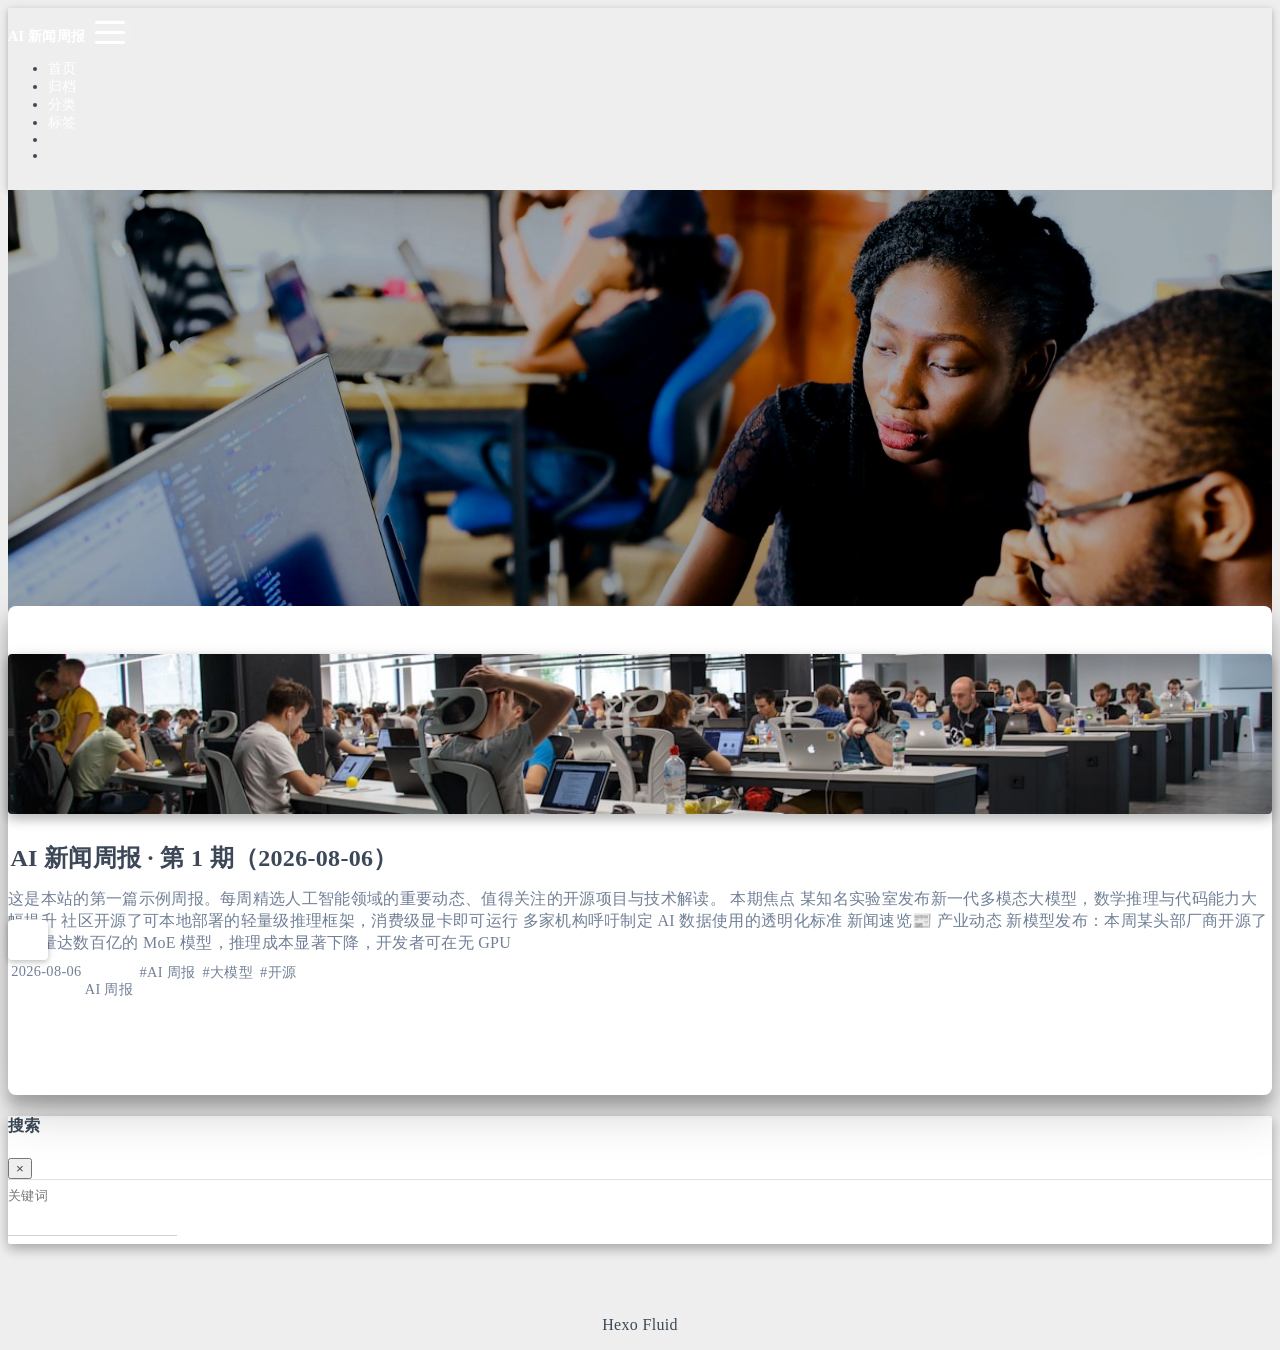
==== commit 0ecf838a: "Site updated: 2026-08-06 01:21:10" ====
--- a/index.html
+++ b/index.html
@@ -305,8 +305,16 @@
   <div class="row mx-auto index-card">
     
     
-    <article class="col-12 col-md-12 mx-auto index-info">
+      <div class="col-12 col-md-4 m-auto index-img">
+        <a href="/2026/08/06/ai-weekly-2026-08-06/" target="_self">
+          <img src="/img/post-default.jpg" srcset="/img/loading.gif" lazyload alt="AI 新闻周报 · 第 1 期（2026-08-06）">
+        </a>
+      </div>
+    
+    <article class="col-12 col-md-8 mx-auto index-info">
       <h2 class="index-header">
+        
+          <i class="index-pin iconfont icon-top" title="Pin on top"></i>
         
         <a href="/2026/08/06/ai-weekly-2026-08-06/" target="_self">
           AI 新闻周报 · 第 1 期（2026-08-06）
@@ -314,7 +322,7 @@
       </h2>
 
       
-      <a class="index-excerpt index-excerpt__noimg" href="/2026/08/06/ai-weekly-2026-08-06/" target="_self">
+      <a class="index-excerpt " href="/2026/08/06/ai-weekly-2026-08-06/" target="_self">
         <div>
           这是本站的第一篇示例周报。每周精选人工智能领域的重要动态、值得关注的开源项目与技术解读。  本期焦点 某知名实验室发布新一代多模态大模型，数学推理与代码能力大幅提升 社区开源了可本地部署的轻量级推理框架，消费级显卡即可运行 多家机构呼吁制定 AI 数据使用的透明化标准  新闻速览📰 产业动态 新模型发布：本周某头部厂商开源了参数量达数百亿的 MoE 模型，推理成本显著下降，开发者可在无 GPU
         </div>
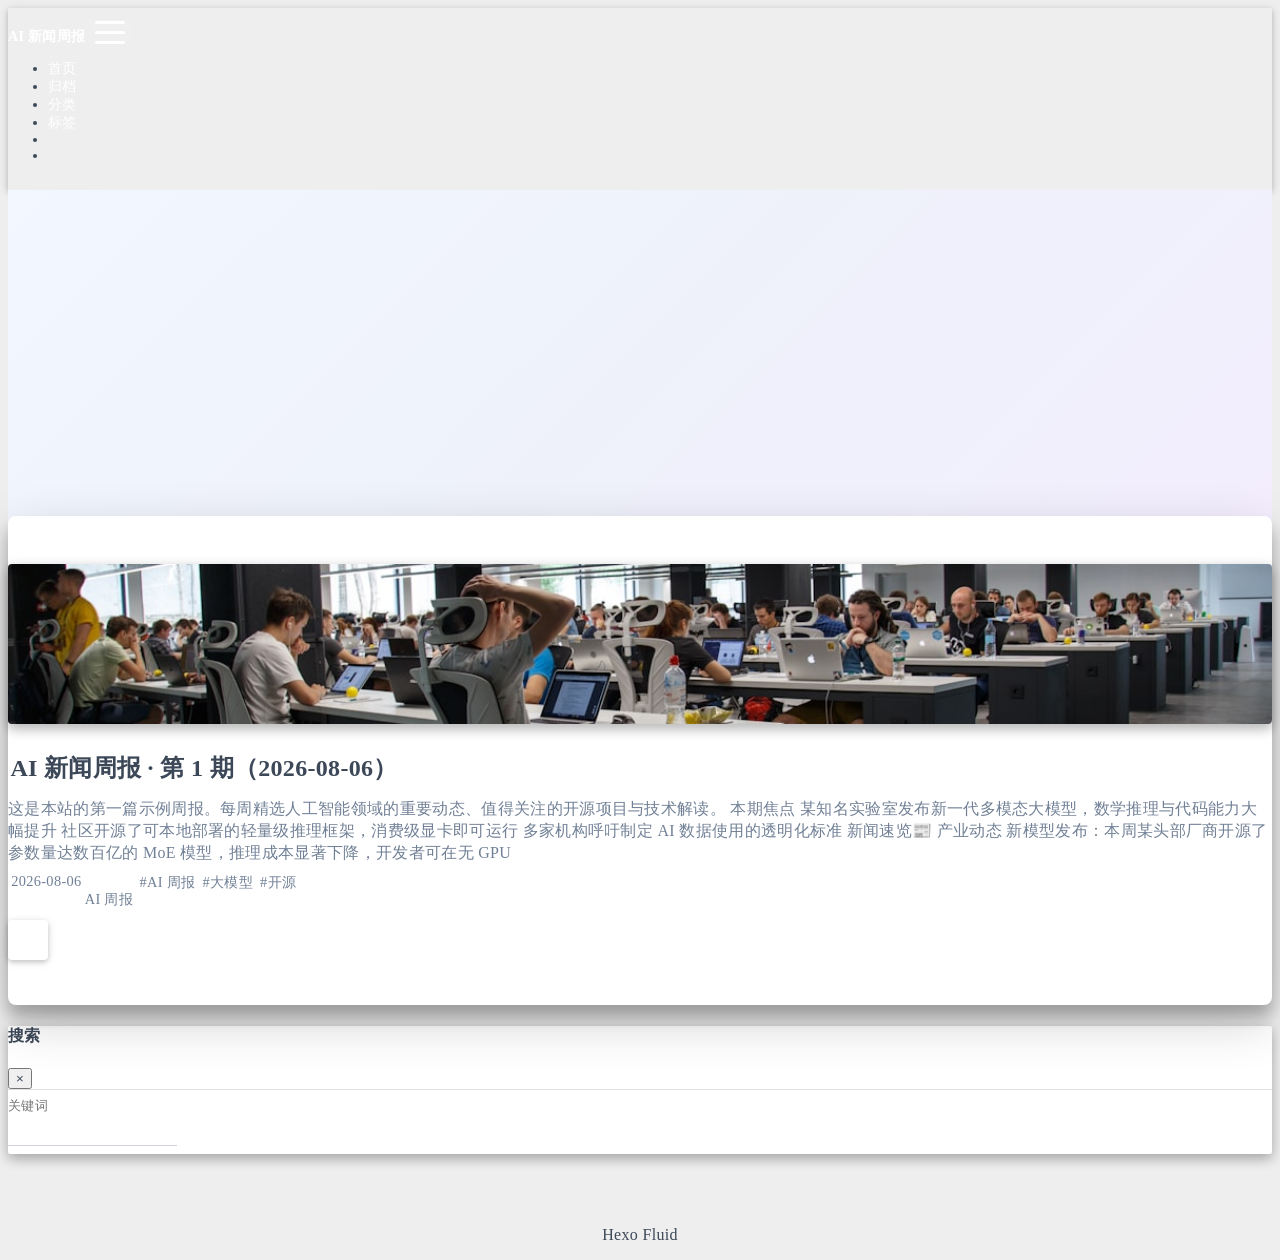
==== commit 917218b6: "Site updated: 2026-08-06 09:00:02" ====
--- a/index.html
+++ b/index.html
@@ -62,6 +62,10 @@
 
 
 
+  
+<link rel="stylesheet" href="/css/custom.css">
+
+
 
   <script id="fluid-configs">
     var Fluid = window.Fluid || {};
@@ -88,7 +92,7 @@
   <header>
     
 
-<div class="header-inner" style="height: 70vh;">
+<div class="header-inner" style="height: 60vh;">
   <nav id="navbar" class="navbar fixed-top  navbar-expand-lg navbar-dark scrolling-navbar">
   <div class="container">
     <a class="navbar-brand" href="/">
@@ -265,9 +269,9 @@
   
 
 <div id="banner" class="banner" parallax=true
-     style="background: url('/img/banner-default.jpg') no-repeat center center; background-size: cover;">
+     style="background: url('/null') no-repeat center center; background-size: cover;">
   <div class="full-bg-img">
-    <div class="mask flex-center" style="background-color: rgba(0, 0, 0, 0.25)">
+    <div class="mask flex-center" style="background-color: rgba(0, 0, 0, 0)">
       <div class="banner-text text-center fade-in-up">
         <div class="h2">
           
--- a/css/custom.css
+++ b/css/custom.css
@@ -0,0 +1,27 @@
+/* ============================================================
+   AI 新闻周报 · Fluid 定制样式
+   首页/页面 Banner：去掉图片，改为柔和渐变背景
+   ============================================================ */
+
+/* 全局 Banner 渐变（首页 + 各页面顶部） */
+.banner {
+  background: linear-gradient(135deg, #eef4ff 0%, #e8ecf8 45%, #f0e6ff 100%) !important;
+}
+
+/* Banner 上的文字颜色（渐变背景下用深色更清晰） */
+.banner .slogan,
+.banner .banner-title,
+.banner .banner-subtitle,
+.banner .scroll-down {
+  color: #2c3e50 !important;
+}
+
+/* Banner 蒙版（渐变背景不需要深色蒙版） */
+.banner .mask {
+  background: rgba(255, 255, 255, 0.25) !important;
+}
+
+/* 滚动提示箭头颜色 */
+.banner .scroll-down .iconfont {
+  color: #4a6fa5 !important;
+}
